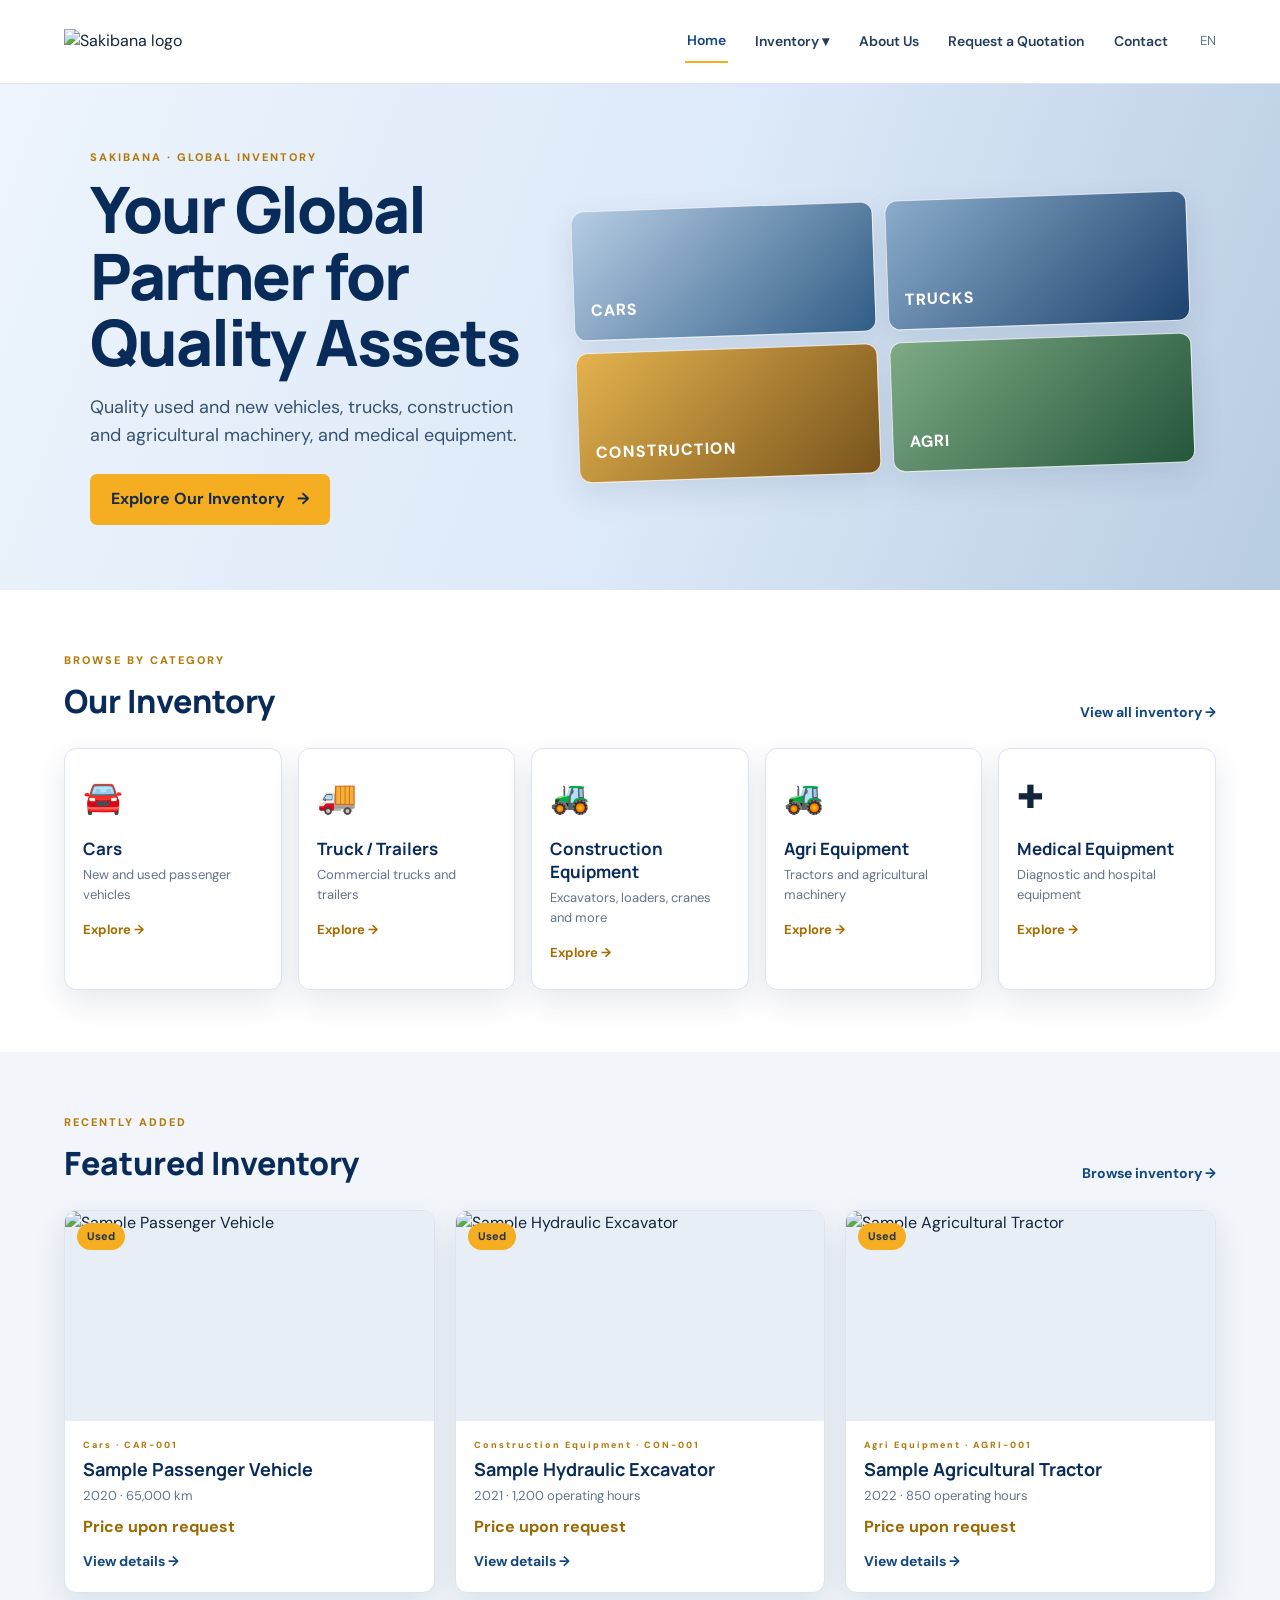
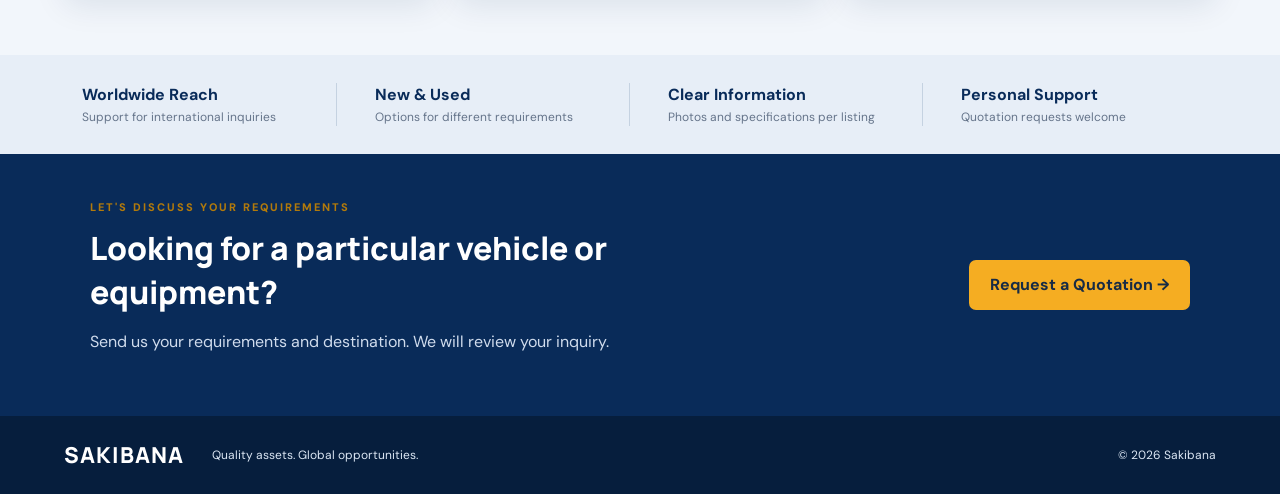
==== index.html @ 1579c41e "Add files via upload" ====
<!doctype html>
<html lang="en">
<head>
  <meta charset="utf-8"><meta name="viewport" content="width=device-width, initial-scale=1">
  <meta name="description" content="Sakibana — quality new and used vehicles, trucks, construction, agricultural and medical equipment.">
  <title>Sakibana | Quality Vehicles & Equipment Worldwide</title>
  <link rel="icon" href="assets/logo.svg" type="image/svg+xml"><link rel="stylesheet" href="styles.css">
  <script defer src="data.js"></script><script defer src="site.js"></script>
</head>
<body>
<header class="site-header"><a class="brand" href="index.html"><img src="assets/logo.svg" alt="Sakibana logo"></a>
  <button class="menu-toggle" aria-label="Toggle navigation" aria-expanded="false">☰</button>
  <nav class="nav"><a class="active" href="index.html">Home</a><a href="inventory.html">Inventory ▾</a><a href="about.html">About Us</a><a href="quote.html">Request a Quotation</a><a href="contact.html">Contact</a></nav>
  <label class="language">EN</label>
</header>
<main>
  <section class="hero">
    <div class="hero-copy"><p class="eyebrow">SAKIBANA · GLOBAL INVENTORY</p><h1>Your Global Partner for Quality Assets</h1>
      <p>Quality used and new vehicles, trucks, construction and agricultural machinery, and medical equipment.</p>
      <a class="btn btn-gold" href="inventory.html">Explore Our Inventory <span>→</span></a>
    </div>
    <div class="hero-art" aria-label="Vehicle and equipment categories">
      <div class="art-tile art-car">CARS</div><div class="art-tile art-truck">TRUCKS</div><div class="art-tile art-excavator">CONSTRUCTION</div><div class="art-tile art-tractor">AGRI</div>
    </div>
  </section>
  <section class="section"><div class="section-heading"><div><p class="eyebrow">BROWSE BY CATEGORY</p><h2>Our Inventory</h2></div><a class="text-link" href="inventory.html">View all inventory →</a></div>
    <div class="category-grid" id="category-grid"></div>
  </section>
  <section class="section soft"><div class="section-heading"><div><p class="eyebrow">RECENTLY ADDED</p><h2>Featured Inventory</h2></div><a class="text-link" href="inventory.html">Browse inventory →</a></div>
    <div class="product-grid" id="featured-grid"></div>
  </section>
  <section class="trust-strip"><div><strong>Worldwide Reach</strong><span>Support for international inquiries</span></div><div><strong>New & Used</strong><span>Options for different requirements</span></div><div><strong>Clear Information</strong><span>Photos and specifications per listing</span></div><div><strong>Personal Support</strong><span>Quotation requests welcome</span></div></section>
  <section class="cta"><div><p class="eyebrow">LET'S DISCUSS YOUR REQUIREMENTS</p><h2>Looking for a particular vehicle or equipment?</h2><p>Send us your requirements and destination. We will review your inquiry.</p></div><a class="btn btn-gold" href="quote.html">Request a Quotation →</a></section>
</main>
<footer class="footer"><a class="footer-brand" href="index.html">SAKIBANA</a><span>Quality assets. Global opportunities.</span><span>© <span id="year"></span> Sakibana</span></footer>
</body></html>
---- styles.css ----
@import url('https://fonts.googleapis.com/css2?family=DM+Sans:wght@400;500;600;700&family=Manrope:wght@500;600;700;800&display=swap');
:root{--navy:#092b59;--blue:#12477f;--gold:#f5ad22;--ink:#14243a;--muted:#65748a;--line:#dce4ef;--pale:#f2f6fb;--white:#fff;--shadow:0 12px 32px rgba(10,38,75,.10)}
*{box-sizing:border-box}body{margin:0;color:var(--ink);font-family:"DM Sans",Arial,sans-serif;line-height:1.55;background:#fff}a{color:inherit;text-decoration:none}.site-header{height:84px;padding:10px clamp(18px,5vw,72px);display:flex;align-items:center;gap:30px;background:#fff;border-bottom:1px solid var(--line);position:sticky;top:0;z-index:20}.brand img{display:block;width:210px;height:auto;max-height:62px}.nav{display:flex;align-items:center;gap:clamp(12px,2vw,28px);margin-left:auto}.nav a{font-size:14px;font-weight:600;color:#253d5c;padding:10px 2px}.nav a:hover,.nav a.active{color:var(--blue);border-bottom:2px solid var(--gold)}.language{font-size:13px;color:var(--muted);white-space:nowrap}.menu-toggle{display:none;background:none;border:0;font-size:25px;color:var(--navy)}
.hero{min-height:440px;padding:65px clamp(22px,7vw,100px);display:grid;grid-template-columns:minmax(280px,.85fr) 1.15fr;align-items:center;gap:30px;background:linear-gradient(110deg,#edf4fc 0%,#dce9f8 53%,#b8cce2 100%);overflow:hidden}.hero-copy{max-width:560px;z-index:1}.eyebrow{font-size:11px;font-weight:800;letter-spacing:2px;color:#b27a0b;margin:0 0 10px}.hero h1{font:800 clamp(38px,5vw,64px)/1.04 Manrope,sans-serif;color:var(--navy);margin:0 0 18px;letter-spacing:-2px}.hero-copy>p:not(.eyebrow){font-size:18px;color:#38516f;max-width:480px;margin:0 0 25px}.btn{display:inline-flex;align-items:center;justify-content:center;gap:12px;padding:13px 21px;border-radius:7px;font-weight:700;border:0;cursor:pointer;transition:.2s}.btn:hover{transform:translateY(-2px);filter:brightness(.97)}.btn-gold{background:var(--gold);color:#172b45}.btn-primary{background:var(--navy);color:white}.hero-art{display:grid;grid-template-columns:repeat(2,1fr);gap:12px;transform:rotate(-2deg)}.art-tile{height:130px;border:1px solid rgba(255,255,255,.8);border-radius:12px;display:flex;align-items:end;padding:16px;color:#fff;font-weight:800;letter-spacing:1px;box-shadow:var(--shadow);background:linear-gradient(145deg,#8eaac8,#234c78)}.art-car{background:linear-gradient(135deg,#b6cde4,#315d86)}.art-truck{background:linear-gradient(135deg,#8baccb,#1d426d)}.art-excavator{background:linear-gradient(135deg,#e4b34e,#79541d)}.art-tractor{background:linear-gradient(135deg,#7eaa85,#24563b)}
.section{padding:62px clamp(20px,5vw,72px)}.soft{background:var(--pale)}.section-heading{display:flex;align-items:end;justify-content:space-between;margin-bottom:25px}.section-heading h2,.cta h2{font:800 32px Manrope,sans-serif;color:var(--navy);margin:0}.text-link{font-weight:700;color:var(--blue);font-size:14px}.category-grid{display:grid;grid-template-columns:repeat(5,1fr);gap:16px}.category-card{padding:24px 18px;background:#fff;border:1px solid var(--line);border-radius:12px;box-shadow:var(--shadow);min-height:190px;transition:.2s}.category-card:hover,.product-card:hover{transform:translateY(-4px);box-shadow:0 16px 36px rgba(10,38,75,.15)}.category-icon{font-size:32px}.category-card h3{font:700 17px Manrope,sans-serif;color:var(--navy);margin:14px 0 5px}.category-card p{font-size:13px;color:var(--muted);margin:0 0 12px}.category-arrow{font-size:13px;font-weight:700;color:#a66d00}
.product-grid{display:grid;grid-template-columns:repeat(3,minmax(0,1fr));gap:20px}.product-card{background:white;border:1px solid var(--line);border-radius:12px;overflow:hidden;box-shadow:var(--shadow);transition:.2s}.product-photo{height:210px;display:block;position:relative;background:#e8eef5}.product-photo img{width:100%;height:100%;object-fit:cover}.condition{position:absolute;top:12px;left:12px;background:var(--gold);color:#26364b;padding:5px 10px;border-radius:20px;font-size:11px;font-weight:800}.product-info{padding:18px}.product-info h3{font:700 18px Manrope,sans-serif;color:var(--navy);margin:4px 0}.product-meta{font-size:13px;color:var(--muted);margin:5px 0}.price{font-weight:700;color:#9a6800;margin:9px 0}.product-info .eyebrow{font-size:9px;margin:0}.trust-strip{display:grid;grid-template-columns:repeat(4,1fr);gap:20px;padding:28px clamp(20px,5vw,72px);background:#e7eef7}.trust-strip div{display:flex;flex-direction:column;border-right:1px solid #c5d2e1;padding-left:18px}.trust-strip div:last-child{border:0}.trust-strip strong{color:var(--navy)}.trust-strip span{font-size:12px;color:var(--muted)}.cta{padding:45px clamp(20px,7vw,100px);background:var(--navy);color:white;display:flex;align-items:center;justify-content:space-between;gap:30px}.cta h2{color:white;max-width:650px}.cta p:not(.eyebrow){color:#d0dced}.footer{padding:24px clamp(20px,5vw,72px);background:#061e3d;color:#dce7f4;display:flex;align-items:center;gap:28px;font-size:12px}.footer-brand{font:800 22px Manrope,sans-serif;letter-spacing:1px;color:white}.footer span:last-child{margin-left:auto}
.page{max-width:1180px;margin:0 auto;padding:58px 24px 80px;min-height:65vh}.page h1{font:800 clamp(34px,4vw,48px) Manrope,sans-serif;color:var(--navy);margin:0 0 10px}.intro{color:var(--muted);max-width:720px;margin:0 0 28px}.filters{display:grid;grid-template-columns:2fr 1fr 1fr;gap:12px;margin:28px 0 12px}.filters input,.filters select,.quote-form input,.quote-form select,.quote-form textarea{width:100%;padding:13px 14px;border:1px solid #cbd6e4;border-radius:7px;background:white;font:inherit;color:var(--ink)}.results-count{font-size:13px;color:var(--muted);margin:12px 0}.empty-state{padding:35px;background:var(--pale);border-radius:10px;grid-column:1/-1}.detail-layout{display:grid;grid-template-columns:1.2fr .8fr;gap:32px;margin:28px 0}.gallery-main{height:390px;background:var(--pale);border-radius:12px;overflow:hidden}.gallery-main img{width:100%;height:100%;object-fit:contain}.thumbs{display:flex;gap:10px;margin-top:10px}.thumb{width:84px;height:65px;padding:0;border:2px solid transparent;border-radius:6px;overflow:hidden;background:#edf2f8;cursor:pointer}.thumb.selected{border-color:var(--gold)}.thumb img{width:100%;height:100%;object-fit:cover}.detail-summary,.content-panel{padding:25px;border:1px solid var(--line);border-radius:12px;background:#fff;box-shadow:var(--shadow)}.condition.inline{position:static;display:inline-block}.detail-summary h2{color:#9a6800;font:700 24px Manrope,sans-serif}.detail-summary p{color:var(--muted)}.spec-section{margin-top:38px}.spec-section h2{font:700 25px Manrope;color:var(--navy)}.spec-grid{display:grid;grid-template-columns:1fr 1fr;border:1px solid var(--line);border-radius:10px;overflow:hidden}.spec-row{display:flex;justify-content:space-between;gap:18px;padding:13px 16px;border-bottom:1px solid var(--line);background:#fff}.spec-row:nth-child(4n+1),.spec-row:nth-child(4n+2){background:#f6f8fb}.spec-row dt{font-weight:600;color:#52657d}.spec-row dd{margin:0;text-align:right}.disclaimer,.form-note{font-size:12px;color:var(--muted);margin-top:18px}.narrow{max-width:900px}.quote-form{padding:26px;border:1px solid var(--line);border-radius:12px;box-shadow:var(--shadow)}.form-grid{display:grid;grid-template-columns:1fr 1fr;gap:18px}.quote-form label{font-size:13px;font-weight:700;color:#40536c}.quote-form input,.quote-form select,.quote-form textarea{display:block;margin-top:7px;font-weight:400}.quote-form .full{grid-column:1/-1}.quote-form button{margin-top:22px}.content-panel{line-height:1.8}.content-panel h2{font:700 21px Manrope;color:var(--navy)}
@media(max-width:900px){.site-header{gap:12px}.brand img{width:165px}.nav{gap:12px}.nav a{font-size:12px}.category-grid{grid-template-columns:repeat(3,1fr)}.hero{grid-template-columns:1fr 1fr;padding-top:45px;padding-bottom:45px}.product-grid{grid-template-columns:repeat(2,1fr)}}
@media(max-width:650px){.site-header{height:72px;padding:8px 16px}.brand img{width:160px}.menu-toggle{display:block;margin-left:auto}.language{display:none}.nav{display:none;position:absolute;top:71px;left:0;right:0;background:#fff;padding:14px 22px 20px;box-shadow:var(--shadow);flex-direction:column;align-items:stretch}.nav.open{display:flex}.nav a{font-size:14px}.hero{display:block;padding:45px 22px}.hero-art{margin-top:35px}.art-tile{height:95px;font-size:11px}.section{padding:42px 18px}.section-heading{align-items:start;gap:12px;flex-direction:column}.section-heading h2,.cta h2{font-size:27px}.category-grid{grid-template-columns:repeat(2,1fr);gap:10px}.category-card{padding:17px 13px;min-height:170px}.product-grid{grid-template-columns:1fr}.product-photo{height:220px}.trust-strip{grid-template-columns:1fr 1fr;padding:24px 18px}.trust-strip div{padding:8px;border:0}.cta{display:block;padding:35px 22px}.cta .btn{margin-top:15px}.footer{flex-wrap:wrap;gap:12px}.footer span:last-child{margin-left:0}.page{padding:38px 18px 60px}.filters{grid-template-columns:1fr}.detail-layout{grid-template-columns:1fr}.gallery-main{height:270px}.spec-grid{grid-template-columns:1fr}.spec-row:nth-child(odd){background:#f6f8fb}.form-grid{grid-template-columns:1fr}.quote-form .full{grid-column:auto}}
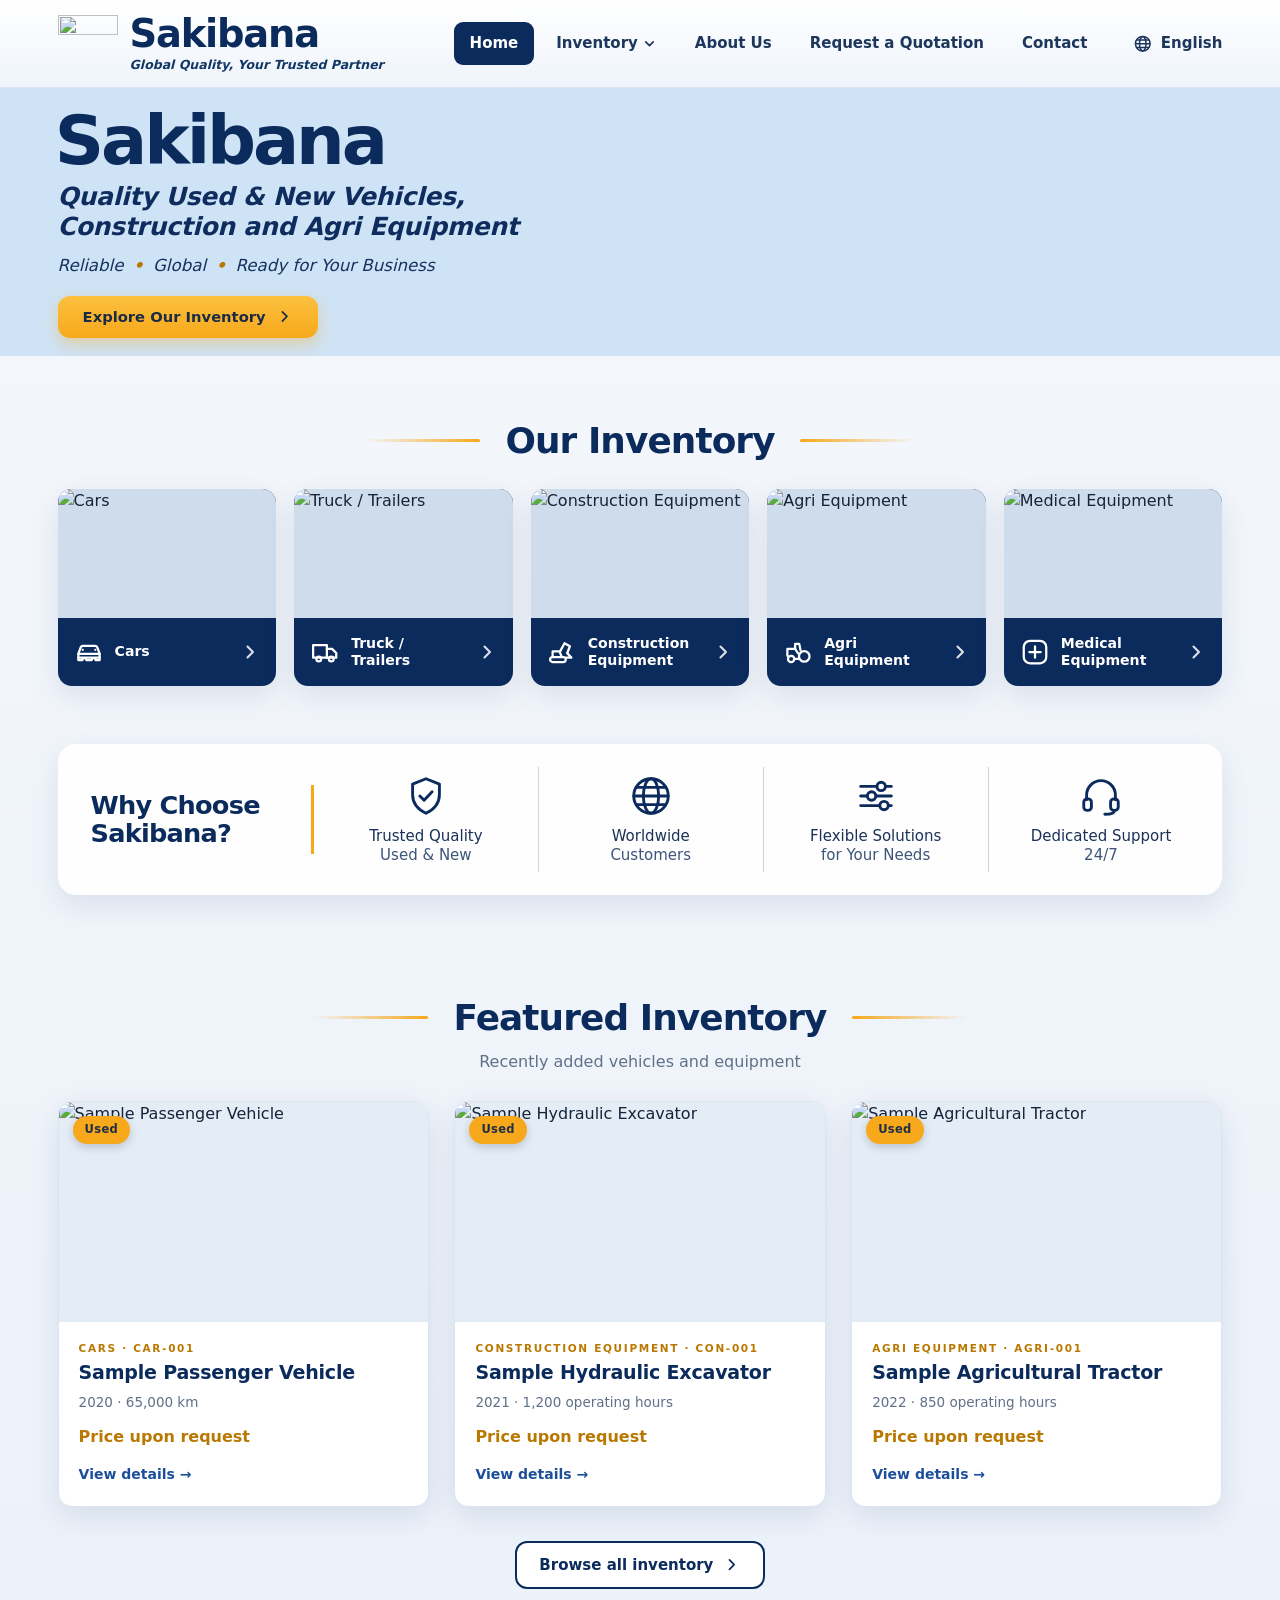
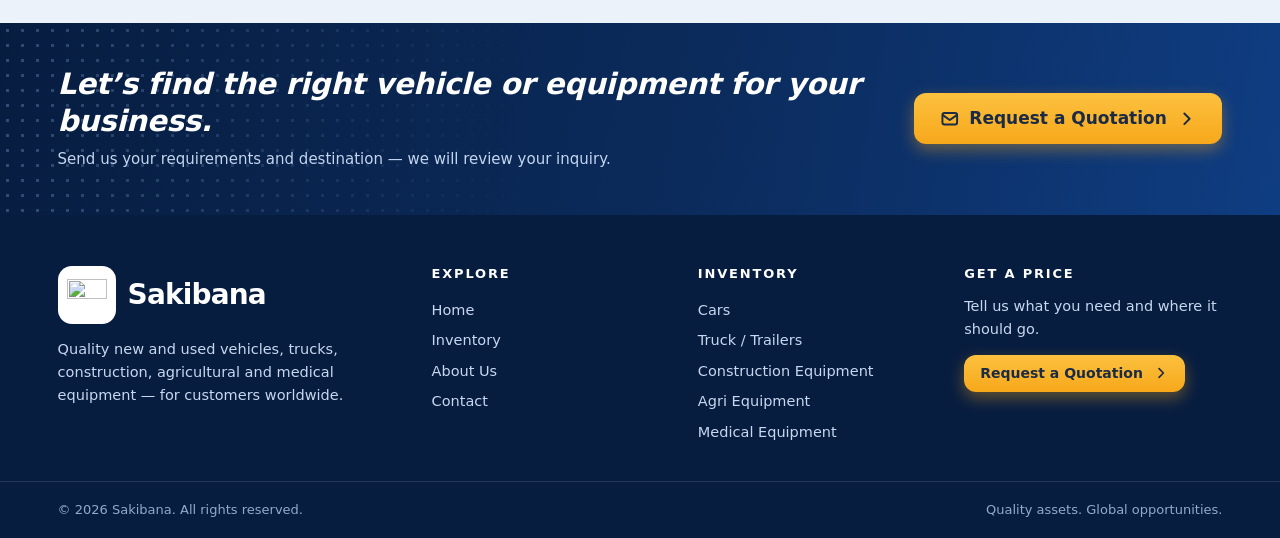
==== commit 3bbf4627: "Add files via upload" ====
--- a/index.html
+++ b/index.html
@@ -3,34 +3,103 @@
 <head>
   <meta charset="utf-8"><meta name="viewport" content="width=device-width, initial-scale=1">
   <meta name="description" content="Sakibana — quality new and used vehicles, trucks, construction, agricultural and medical equipment.">
+  <meta name="theme-color" content="#0b2b5c">
+  <meta property="og:title" content="Sakibana | Quality Vehicles & Equipment Worldwide"><meta property="og:description" content="Sakibana — quality new and used vehicles, trucks, construction, agricultural and medical equipment."><meta property="og:type" content="website">
   <title>Sakibana | Quality Vehicles & Equipment Worldwide</title>
-  <link rel="icon" href="assets/logo.svg" type="image/svg+xml"><link rel="stylesheet" href="styles.css">
+  <link rel="icon" href="assets/favicon.png" type="image/png"><link rel="apple-touch-icon" href="assets/favicon.png">
+  <link rel="stylesheet" href="styles.css">
   <script defer src="data.js"></script><script defer src="site.js"></script>
 </head>
 <body>
-<header class="site-header"><a class="brand" href="index.html"><img src="assets/logo.svg" alt="Sakibana logo"></a>
-  <button class="menu-toggle" aria-label="Toggle navigation" aria-expanded="false">☰</button>
-  <nav class="nav"><a class="active" href="index.html">Home</a><a href="inventory.html">Inventory ▾</a><a href="about.html">About Us</a><a href="quote.html">Request a Quotation</a><a href="contact.html">Contact</a></nav>
-  <label class="language">EN</label>
+<svg xmlns="http://www.w3.org/2000/svg" width="0" height="0" style="position:absolute" aria-hidden="true" focusable="false">
+<symbol id="i-car" viewBox="0 0 24 24"><path d="M3.5 16.5v-3.2l1.9-5.1A1.8 1.8 0 0 1 7.1 7h9.8a1.8 1.8 0 0 1 1.7 1.2l1.9 5.1v3.2"/><path d="M3.5 13.5h17"/><path d="M3.5 16.5h17v2h-3.2a1.6 1.6 0 0 0-3.2 0h-4.2a1.6 1.6 0 0 0-3.2 0H3.5z"/><path d="M7 10.2h.01M17 10.2h.01"/></symbol>
+<symbol id="i-truck" viewBox="0 0 24 24"><path d="M2.5 6.5h11v10h-11z"/><path d="M13.5 9.5h4.2l3.3 3.3v3.7h-7.5"/><circle cx="7" cy="17.5" r="1.9"/><circle cx="17" cy="17.5" r="1.9"/></symbol>
+<symbol id="i-excavator" viewBox="0 0 24 24"><rect x="2.5" y="16" width="12.5" height="4" rx="2"/><path d="M4.5 16v-4.5h5.5l1.8 4.5"/><path d="M10.5 11.5 14 5l4.3 2.4-2.1 5.6"/><path d="m16.2 13 3.3 3.5h-4.2"/></symbol>
+<symbol id="i-tractor" viewBox="0 0 24 24"><circle cx="17" cy="15.5" r="4.2"/><circle cx="6.5" cy="17.5" r="2.5"/><path d="M9 17.5h3.8M3.5 15V9.5h6.2l2.3 3.5"/><path d="M9.7 9.5V5.5h3.3l1 5"/></symbol>
+<symbol id="i-medical" viewBox="0 0 24 24"><rect x="3" y="3" width="18" height="18" rx="5"/><path d="M12 7.5v9M7.5 12h9"/></symbol>
+<symbol id="i-chevron" viewBox="0 0 24 24"><path d="m9 5.5 6.5 6.5L9 18.5"/></symbol>
+<symbol id="i-caret" viewBox="0 0 24 24"><path d="m6 9.5 6 6 6-6"/></symbol>
+<symbol id="i-arrow" viewBox="0 0 24 24"><path d="M4.5 12h15M13.5 6l6 6-6 6"/></symbol>
+<symbol id="i-menu" viewBox="0 0 24 24"><path d="M4 7h16M4 12h16M4 17h16"/></symbol>
+<symbol id="i-close" viewBox="0 0 24 24"><path d="M6 6l12 12M18 6 6 18"/></symbol>
+<symbol id="i-globe" viewBox="0 0 24 24"><circle cx="12" cy="12" r="9"/><ellipse cx="12" cy="12" rx="4" ry="9"/><path d="M3 12h18M4.4 7.5h15.2M4.4 16.5h15.2"/></symbol>
+<symbol id="i-shield" viewBox="0 0 24 24"><path d="M12 3 5 5.8v5.4c0 4.6 3 7.9 7 9.8 4-1.9 7-5.2 7-9.8V5.8z"/><path d="m8.8 12 2.2 2.2 4.2-4.4"/></symbol>
+<symbol id="i-sliders" viewBox="0 0 24 24"><path d="M4 7h8.5M17 7h3M4 12h3.5M12 12h8M4 17h10M18.5 17H20"/><circle cx="14.7" cy="7" r="2.2"/><circle cx="9.7" cy="12" r="2.2"/><circle cx="16.2" cy="17" r="2.2"/></symbol>
+<symbol id="i-headset" viewBox="0 0 24 24"><path d="M4.5 14v-2.5a7.5 7.5 0 0 1 15 0V14"/><rect x="3" y="13.5" width="4" height="6" rx="1.8"/><rect x="17" y="13.5" width="4" height="6" rx="1.8"/><path d="M19 19.5c0 1.6-2.2 2-5 2"/></symbol>
+<symbol id="i-mail" viewBox="0 0 24 24"><rect x="3" y="5" width="18" height="14" rx="2.5"/><path d="m3.5 7.5 8.5 6 8.5-6"/></symbol>
+<symbol id="i-phone" viewBox="0 0 24 24"><path d="M6.6 3.5h3l1.4 4-2 1.3a11 11 0 0 0 5.2 5.2l1.3-2 4 1.4v3a2 2 0 0 1-2.2 2A15.5 15.5 0 0 1 4.6 5.7a2 2 0 0 1 2-2.2z"/></symbol>
+<symbol id="i-clock" viewBox="0 0 24 24"><circle cx="12" cy="12" r="9"/><path d="M12 7v5l3.2 2"/></symbol>
+<symbol id="i-pin" viewBox="0 0 24 24"><path d="M12 21s-6.5-5.6-6.5-11a6.5 6.5 0 0 1 13 0c0 5.4-6.5 11-6.5 11z"/><circle cx="12" cy="10" r="2.4"/></symbol>
+</svg>
+<header class="site-header" id="top">
+  <a class="brand" href="index.html" aria-label="Sakibana — home">
+    <img class="brand-mark" src="assets/logo.png" alt="" width="62" height="58">
+    <span class="brand-text"><span class="brand-name">Sakibana</span><span class="brand-tag">Global Quality, Your Trusted Partner</span></span>
+  </a>
+  <button class="menu-toggle" type="button" aria-label="Toggle navigation" aria-expanded="false" aria-controls="site-nav"><svg class="i i-menu"><use href="#i-menu"/></svg><svg class="i i-close"><use href="#i-close"/></svg></button>
+  <nav class="nav" id="site-nav" aria-label="Main">
+    <a class="active" href="index.html">Home</a>
+    <div class="has-dropdown">
+      <a href="inventory.html">Inventory <svg class="i caret"><use href="#i-caret"/></svg></a>
+      <div class="dropdown"><a href="inventory.html?category=cars"><svg class="i"><use href="#i-car"/></svg><span>Cars</span></a><a href="inventory.html?category=trucks-trailers"><svg class="i"><use href="#i-truck"/></svg><span>Truck / Trailers</span></a><a href="inventory.html?category=construction"><svg class="i"><use href="#i-excavator"/></svg><span>Construction Equipment</span></a><a href="inventory.html?category=agri"><svg class="i"><use href="#i-tractor"/></svg><span>Agri Equipment</span></a><a href="inventory.html?category=medical"><svg class="i"><use href="#i-medical"/></svg><span>Medical Equipment</span></a></div>
+    </div>
+    <a href="about.html">About Us</a>
+    <a href="quote.html">Request a Quotation</a>
+    <a href="contact.html">Contact</a>
+  </nav>
+  <div class="language" title="Website language"><svg class="i"><use href="#i-globe"/></svg><span>English</span></div>
 </header>
 <main>
-  <section class="hero">
-    <div class="hero-copy"><p class="eyebrow">SAKIBANA · GLOBAL INVENTORY</p><h1>Your Global Partner for Quality Assets</h1>
-      <p>Quality used and new vehicles, trucks, construction and agricultural machinery, and medical equipment.</p>
-      <a class="btn btn-gold" href="inventory.html">Explore Our Inventory <span>→</span></a>
+  <section class="hero" aria-label="Sakibana">
+    <div class="hero-copy">
+      <h1>Sakibana</h1>
+      <p class="hero-sub">Quality Used &amp; New Vehicles,<br>Construction and Agri Equipment</p>
+      <p class="hero-tag">Reliable <b>•</b> Global <b>•</b> Ready for Your Business</p>
+      <a class="btn btn-gold btn-lg" href="inventory.html">Explore Our Inventory <svg class="i"><use href="#i-chevron"/></svg></a>
     </div>
-    <div class="hero-art" aria-label="Vehicle and equipment categories">
-      <div class="art-tile art-car">CARS</div><div class="art-tile art-truck">TRUCKS</div><div class="art-tile art-excavator">CONSTRUCTION</div><div class="art-tile art-tractor">AGRI</div>
+    <div class="hero-photo" role="img" aria-label="A car, a truck, an excavator and a tractor with Mount Fuji in the background"></div>
+  </section>
+
+  <section class="section" id="categories">
+    <h2 class="title-line"><span>Our Inventory</span></h2>
+    <div class="category-grid" id="category-grid"></div>
+  </section>
+
+  <section class="why-wrap" aria-label="Why choose Sakibana">
+    <div class="why">
+      <h2 class="why-title">Why Choose <br>Sakibana?</h2>
+      <div class="why-item"><svg class="i"><use href="#i-shield"/></svg><p>Trusted Quality<br><span>Used &amp; New</span></p></div>
+      <div class="why-item"><svg class="i"><use href="#i-globe"/></svg><p>Worldwide<br><span>Customers</span></p></div>
+      <div class="why-item"><svg class="i"><use href="#i-sliders"/></svg><p>Flexible Solutions<br><span>for Your Needs</span></p></div>
+      <div class="why-item"><svg class="i"><use href="#i-headset"/></svg><p>Dedicated Support<br><span>24/7</span></p></div>
     </div>
   </section>
-  <section class="section"><div class="section-heading"><div><p class="eyebrow">BROWSE BY CATEGORY</p><h2>Our Inventory</h2></div><a class="text-link" href="inventory.html">View all inventory →</a></div>
-    <div class="category-grid" id="category-grid"></div>
+
+  <section class="section featured" id="featured">
+    <h2 class="title-line"><span>Featured Inventory</span></h2>
+    <p class="section-sub">Recently added vehicles and equipment</p>
+    <div class="product-grid" id="featured-grid"></div>
+    <p class="center"><a class="btn btn-outline" href="inventory.html">Browse all inventory <svg class="i"><use href="#i-chevron"/></svg></a></p>
   </section>
-  <section class="section soft"><div class="section-heading"><div><p class="eyebrow">RECENTLY ADDED</p><h2>Featured Inventory</h2></div><a class="text-link" href="inventory.html">Browse inventory →</a></div>
-    <div class="product-grid" id="featured-grid"></div>
+
+  <section class="cta">
+    <div class="cta-inner">
+      <div class="cta-text"><p class="cta-main">Let’s find the right vehicle or equipment for your business.</p><p class="cta-sub">Send us your requirements and destination — we will review your inquiry.</p></div>
+      <a class="btn btn-gold btn-lg" href="quote.html"><svg class="i"><use href="#i-mail"/></svg> Request a Quotation <svg class="i"><use href="#i-chevron"/></svg></a>
+    </div>
   </section>
-  <section class="trust-strip"><div><strong>Worldwide Reach</strong><span>Support for international inquiries</span></div><div><strong>New & Used</strong><span>Options for different requirements</span></div><div><strong>Clear Information</strong><span>Photos and specifications per listing</span></div><div><strong>Personal Support</strong><span>Quotation requests welcome</span></div></section>
-  <section class="cta"><div><p class="eyebrow">LET'S DISCUSS YOUR REQUIREMENTS</p><h2>Looking for a particular vehicle or equipment?</h2><p>Send us your requirements and destination. We will review your inquiry.</p></div><a class="btn btn-gold" href="quote.html">Request a Quotation →</a></section>
 </main>
-<footer class="footer"><a class="footer-brand" href="index.html">SAKIBANA</a><span>Quality assets. Global opportunities.</span><span>© <span id="year"></span> Sakibana</span></footer>
-</body></html>+<footer class="footer">
+  <div class="footer-top">
+    <div class="footer-about">
+      <a class="footer-logo" href="index.html" aria-label="Sakibana — home"><span class="footer-mark"><img src="assets/logo.png" alt="" width="46" height="43"></span><span>Sakibana</span></a>
+      <p>Quality new and used vehicles, trucks, construction, agricultural and medical equipment — for customers worldwide.</p>
+    </div>
+    <div><h4>Explore</h4><a href="index.html">Home</a><a href="inventory.html">Inventory</a><a href="about.html">About Us</a><a href="contact.html">Contact</a></div>
+    <div><h4>Inventory</h4><a href="inventory.html?category=cars">Cars</a><a href="inventory.html?category=trucks-trailers">Truck / Trailers</a><a href="inventory.html?category=construction">Construction Equipment</a><a href="inventory.html?category=agri">Agri Equipment</a><a href="inventory.html?category=medical">Medical Equipment</a></div>
+    <div><h4>Get a price</h4><p>Tell us what you need and where it should go.</p><a class="btn btn-gold btn-sm" href="quote.html">Request a Quotation <svg class="i"><use href="#i-chevron"/></svg></a></div>
+  </div>
+  <div class="footer-bottom"><span>© <span id="year">2026</span> Sakibana. All rights reserved.</span><span>Quality assets. Global opportunities.</span></div>
+</footer>
+</body>
+</html>
--- a/styles.css
+++ b/styles.css
@@ -1,9 +1,302 @@
-@import url('https://fonts.googleapis.com/css2?family=DM+Sans:wght@400;500;600;700&family=Manrope:wght@500;600;700;800&display=swap');
-:root{--navy:#092b59;--blue:#12477f;--gold:#f5ad22;--ink:#14243a;--muted:#65748a;--line:#dce4ef;--pale:#f2f6fb;--white:#fff;--shadow:0 12px 32px rgba(10,38,75,.10)}
-*{box-sizing:border-box}body{margin:0;color:var(--ink);font-family:"DM Sans",Arial,sans-serif;line-height:1.55;background:#fff}a{color:inherit;text-decoration:none}.site-header{height:84px;padding:10px clamp(18px,5vw,72px);display:flex;align-items:center;gap:30px;background:#fff;border-bottom:1px solid var(--line);position:sticky;top:0;z-index:20}.brand img{display:block;width:210px;height:auto;max-height:62px}.nav{display:flex;align-items:center;gap:clamp(12px,2vw,28px);margin-left:auto}.nav a{font-size:14px;font-weight:600;color:#253d5c;padding:10px 2px}.nav a:hover,.nav a.active{color:var(--blue);border-bottom:2px solid var(--gold)}.language{font-size:13px;color:var(--muted);white-space:nowrap}.menu-toggle{display:none;background:none;border:0;font-size:25px;color:var(--navy)}
-.hero{min-height:440px;padding:65px clamp(22px,7vw,100px);display:grid;grid-template-columns:minmax(280px,.85fr) 1.15fr;align-items:center;gap:30px;background:linear-gradient(110deg,#edf4fc 0%,#dce9f8 53%,#b8cce2 100%);overflow:hidden}.hero-copy{max-width:560px;z-index:1}.eyebrow{font-size:11px;font-weight:800;letter-spacing:2px;color:#b27a0b;margin:0 0 10px}.hero h1{font:800 clamp(38px,5vw,64px)/1.04 Manrope,sans-serif;color:var(--navy);margin:0 0 18px;letter-spacing:-2px}.hero-copy>p:not(.eyebrow){font-size:18px;color:#38516f;max-width:480px;margin:0 0 25px}.btn{display:inline-flex;align-items:center;justify-content:center;gap:12px;padding:13px 21px;border-radius:7px;font-weight:700;border:0;cursor:pointer;transition:.2s}.btn:hover{transform:translateY(-2px);filter:brightness(.97)}.btn-gold{background:var(--gold);color:#172b45}.btn-primary{background:var(--navy);color:white}.hero-art{display:grid;grid-template-columns:repeat(2,1fr);gap:12px;transform:rotate(-2deg)}.art-tile{height:130px;border:1px solid rgba(255,255,255,.8);border-radius:12px;display:flex;align-items:end;padding:16px;color:#fff;font-weight:800;letter-spacing:1px;box-shadow:var(--shadow);background:linear-gradient(145deg,#8eaac8,#234c78)}.art-car{background:linear-gradient(135deg,#b6cde4,#315d86)}.art-truck{background:linear-gradient(135deg,#8baccb,#1d426d)}.art-excavator{background:linear-gradient(135deg,#e4b34e,#79541d)}.art-tractor{background:linear-gradient(135deg,#7eaa85,#24563b)}
-.section{padding:62px clamp(20px,5vw,72px)}.soft{background:var(--pale)}.section-heading{display:flex;align-items:end;justify-content:space-between;margin-bottom:25px}.section-heading h2,.cta h2{font:800 32px Manrope,sans-serif;color:var(--navy);margin:0}.text-link{font-weight:700;color:var(--blue);font-size:14px}.category-grid{display:grid;grid-template-columns:repeat(5,1fr);gap:16px}.category-card{padding:24px 18px;background:#fff;border:1px solid var(--line);border-radius:12px;box-shadow:var(--shadow);min-height:190px;transition:.2s}.category-card:hover,.product-card:hover{transform:translateY(-4px);box-shadow:0 16px 36px rgba(10,38,75,.15)}.category-icon{font-size:32px}.category-card h3{font:700 17px Manrope,sans-serif;color:var(--navy);margin:14px 0 5px}.category-card p{font-size:13px;color:var(--muted);margin:0 0 12px}.category-arrow{font-size:13px;font-weight:700;color:#a66d00}
-.product-grid{display:grid;grid-template-columns:repeat(3,minmax(0,1fr));gap:20px}.product-card{background:white;border:1px solid var(--line);border-radius:12px;overflow:hidden;box-shadow:var(--shadow);transition:.2s}.product-photo{height:210px;display:block;position:relative;background:#e8eef5}.product-photo img{width:100%;height:100%;object-fit:cover}.condition{position:absolute;top:12px;left:12px;background:var(--gold);color:#26364b;padding:5px 10px;border-radius:20px;font-size:11px;font-weight:800}.product-info{padding:18px}.product-info h3{font:700 18px Manrope,sans-serif;color:var(--navy);margin:4px 0}.product-meta{font-size:13px;color:var(--muted);margin:5px 0}.price{font-weight:700;color:#9a6800;margin:9px 0}.product-info .eyebrow{font-size:9px;margin:0}.trust-strip{display:grid;grid-template-columns:repeat(4,1fr);gap:20px;padding:28px clamp(20px,5vw,72px);background:#e7eef7}.trust-strip div{display:flex;flex-direction:column;border-right:1px solid #c5d2e1;padding-left:18px}.trust-strip div:last-child{border:0}.trust-strip strong{color:var(--navy)}.trust-strip span{font-size:12px;color:var(--muted)}.cta{padding:45px clamp(20px,7vw,100px);background:var(--navy);color:white;display:flex;align-items:center;justify-content:space-between;gap:30px}.cta h2{color:white;max-width:650px}.cta p:not(.eyebrow){color:#d0dced}.footer{padding:24px clamp(20px,5vw,72px);background:#061e3d;color:#dce7f4;display:flex;align-items:center;gap:28px;font-size:12px}.footer-brand{font:800 22px Manrope,sans-serif;letter-spacing:1px;color:white}.footer span:last-child{margin-left:auto}
-.page{max-width:1180px;margin:0 auto;padding:58px 24px 80px;min-height:65vh}.page h1{font:800 clamp(34px,4vw,48px) Manrope,sans-serif;color:var(--navy);margin:0 0 10px}.intro{color:var(--muted);max-width:720px;margin:0 0 28px}.filters{display:grid;grid-template-columns:2fr 1fr 1fr;gap:12px;margin:28px 0 12px}.filters input,.filters select,.quote-form input,.quote-form select,.quote-form textarea{width:100%;padding:13px 14px;border:1px solid #cbd6e4;border-radius:7px;background:white;font:inherit;color:var(--ink)}.results-count{font-size:13px;color:var(--muted);margin:12px 0}.empty-state{padding:35px;background:var(--pale);border-radius:10px;grid-column:1/-1}.detail-layout{display:grid;grid-template-columns:1.2fr .8fr;gap:32px;margin:28px 0}.gallery-main{height:390px;background:var(--pale);border-radius:12px;overflow:hidden}.gallery-main img{width:100%;height:100%;object-fit:contain}.thumbs{display:flex;gap:10px;margin-top:10px}.thumb{width:84px;height:65px;padding:0;border:2px solid transparent;border-radius:6px;overflow:hidden;background:#edf2f8;cursor:pointer}.thumb.selected{border-color:var(--gold)}.thumb img{width:100%;height:100%;object-fit:cover}.detail-summary,.content-panel{padding:25px;border:1px solid var(--line);border-radius:12px;background:#fff;box-shadow:var(--shadow)}.condition.inline{position:static;display:inline-block}.detail-summary h2{color:#9a6800;font:700 24px Manrope,sans-serif}.detail-summary p{color:var(--muted)}.spec-section{margin-top:38px}.spec-section h2{font:700 25px Manrope;color:var(--navy)}.spec-grid{display:grid;grid-template-columns:1fr 1fr;border:1px solid var(--line);border-radius:10px;overflow:hidden}.spec-row{display:flex;justify-content:space-between;gap:18px;padding:13px 16px;border-bottom:1px solid var(--line);background:#fff}.spec-row:nth-child(4n+1),.spec-row:nth-child(4n+2){background:#f6f8fb}.spec-row dt{font-weight:600;color:#52657d}.spec-row dd{margin:0;text-align:right}.disclaimer,.form-note{font-size:12px;color:var(--muted);margin-top:18px}.narrow{max-width:900px}.quote-form{padding:26px;border:1px solid var(--line);border-radius:12px;box-shadow:var(--shadow)}.form-grid{display:grid;grid-template-columns:1fr 1fr;gap:18px}.quote-form label{font-size:13px;font-weight:700;color:#40536c}.quote-form input,.quote-form select,.quote-form textarea{display:block;margin-top:7px;font-weight:400}.quote-form .full{grid-column:1/-1}.quote-form button{margin-top:22px}.content-panel{line-height:1.8}.content-panel h2{font:700 21px Manrope;color:var(--navy)}
-@media(max-width:900px){.site-header{gap:12px}.brand img{width:165px}.nav{gap:12px}.nav a{font-size:12px}.category-grid{grid-template-columns:repeat(3,1fr)}.hero{grid-template-columns:1fr 1fr;padding-top:45px;padding-bottom:45px}.product-grid{grid-template-columns:repeat(2,1fr)}}
-@media(max-width:650px){.site-header{height:72px;padding:8px 16px}.brand img{width:160px}.menu-toggle{display:block;margin-left:auto}.language{display:none}.nav{display:none;position:absolute;top:71px;left:0;right:0;background:#fff;padding:14px 22px 20px;box-shadow:var(--shadow);flex-direction:column;align-items:stretch}.nav.open{display:flex}.nav a{font-size:14px}.hero{display:block;padding:45px 22px}.hero-art{margin-top:35px}.art-tile{height:95px;font-size:11px}.section{padding:42px 18px}.section-heading{align-items:start;gap:12px;flex-direction:column}.section-heading h2,.cta h2{font-size:27px}.category-grid{grid-template-columns:repeat(2,1fr);gap:10px}.category-card{padding:17px 13px;min-height:170px}.product-grid{grid-template-columns:1fr}.product-photo{height:220px}.trust-strip{grid-template-columns:1fr 1fr;padding:24px 18px}.trust-strip div{padding:8px;border:0}.cta{display:block;padding:35px 22px}.cta .btn{margin-top:15px}.footer{flex-wrap:wrap;gap:12px}.footer span:last-child{margin-left:0}.page{padding:38px 18px 60px}.filters{grid-template-columns:1fr}.detail-layout{grid-template-columns:1fr}.gallery-main{height:270px}.spec-grid{grid-template-columns:1fr}.spec-row:nth-child(odd){background:#f6f8fb}.form-grid{grid-template-columns:1fr}.quote-form .full{grid-column:auto}}
+/* =====================================================================
+   SAKIBANA — site styles
+   Colours and fonts are defined once below (":root"). Change them there.
+   ===================================================================== */
+
+/* Fonts are stored in assets/fonts (Inter) so the site needs no external download */
+@font-face{font-family:"Inter";font-weight:400;font-style:normal;font-display:swap;src:url(assets/fonts/inter-400.woff2) format("woff2")}
+@font-face{font-family:"Inter";font-weight:500;font-style:normal;font-display:swap;src:url(assets/fonts/inter-500.woff2) format("woff2")}
+@font-face{font-family:"Inter";font-weight:600;font-style:normal;font-display:swap;src:url(assets/fonts/inter-600.woff2) format("woff2")}
+@font-face{font-family:"Inter";font-weight:700;font-style:normal;font-display:swap;src:url(assets/fonts/inter-700.woff2) format("woff2")}
+@font-face{font-family:"Inter";font-weight:800;font-style:normal;font-display:swap;src:url(assets/fonts/inter-800.woff2) format("woff2")}
+@font-face{font-family:"Inter";font-weight:500;font-style:italic;font-display:swap;src:url(assets/fonts/inter-500-italic.woff2) format("woff2")}
+@font-face{font-family:"Inter";font-weight:600;font-style:italic;font-display:swap;src:url(assets/fonts/inter-600-italic.woff2) format("woff2")}
+@font-face{font-family:"Inter";font-weight:700;font-style:italic;font-display:swap;src:url(assets/fonts/inter-700-italic.woff2) format("woff2")}
+
+:root{
+  --navy:#0b2b5c;        /* main dark blue (headings, label bars, footer) */
+  --navy-deep:#071d40;
+  --blue:#1b4f9c;
+  --gold:#f7a81b;        /* buttons / accents */
+  --gold-light:#fcc13f;
+  --gold-dark:#b97800;
+  --ink:#14243a;
+  --muted:#5f7088;
+  --line:#dbe5f1;
+  --pale:#eef4fb;
+  --white:#fff;
+  --radius:14px;
+  --shadow:0 10px 30px rgba(11,43,92,.10);
+  --shadow-lg:0 18px 44px rgba(11,43,92,.18);
+  --font:"Inter",system-ui,-apple-system,"Segoe UI",Roboto,Arial,sans-serif;
+  --pad:clamp(18px,4.5vw,72px);
+}
+
+*{box-sizing:border-box}
+html{scroll-behavior:smooth}
+body{margin:0;color:var(--ink);font-family:var(--font);font-size:16px;line-height:1.55;background:linear-gradient(180deg,#f5f8fc 0%,#e9f0f9 100%);-webkit-font-smoothing:antialiased}
+img{max-width:100%}
+a{color:inherit;text-decoration:none}
+h1,h2,h3,h4{margin:0}
+
+/* ---------- icons ---------- */
+.i{width:1.3em;height:1.3em;fill:none;stroke:currentColor;stroke-width:1.8;stroke-linecap:round;stroke-linejoin:round;flex:none;vertical-align:middle}
+
+/* ---------- buttons ---------- */
+.btn{display:inline-flex;align-items:center;justify-content:center;gap:10px;padding:13px 22px;border-radius:12px;font:700 15px/1.2 var(--font);border:0;cursor:pointer;transition:transform .18s,box-shadow .18s,filter .18s;white-space:nowrap}
+.btn:hover{transform:translateY(-2px)}
+.btn:focus-visible{outline:3px solid #7fb2ff;outline-offset:2px}
+.btn .i{width:1.15em;height:1.15em;stroke-width:2.4}
+.btn-gold{background:linear-gradient(180deg,var(--gold-light),var(--gold));color:#1b2b45;box-shadow:0 6px 16px rgba(247,168,27,.38)}
+.btn-gold:hover{box-shadow:0 10px 22px rgba(247,168,27,.5);filter:brightness(1.03)}
+.btn-primary{background:var(--navy);color:#fff;box-shadow:0 6px 16px rgba(11,43,92,.28)}
+.btn-primary:hover{background:var(--blue)}
+.btn-outline{background:#fff;color:var(--navy);border:2px solid var(--navy)}
+.btn-outline:hover{background:var(--navy);color:#fff}
+.btn-lg{padding:15px 26px;font-size:17px}
+.btn-sm{padding:10px 16px;font-size:14px}
+
+/* =====================================================================
+   HEADER
+   ===================================================================== */
+.site-header{position:sticky;top:0;z-index:50;display:flex;align-items:center;gap:20px;min-height:88px;padding:8px var(--pad);background:linear-gradient(180deg,rgba(255,255,255,.97),rgba(238,244,251,.97));backdrop-filter:blur(8px);border-bottom:1px solid var(--line);transition:box-shadow .2s}
+.site-header.scrolled{box-shadow:0 6px 24px rgba(11,43,92,.12)}
+.brand{display:flex;align-items:center;gap:12px;flex:none}
+.brand-mark{display:block;width:60px;height:auto}
+.brand-text{display:flex;flex-direction:column;line-height:1}
+.brand-name{font:800 clamp(30px,3vw,40px)/1 var(--font);letter-spacing:-1.2px;color:var(--navy)}
+.brand-tag{margin-top:5px;font:600 italic 12.5px/1.1 var(--font);color:#143866}
+.nav{display:flex;align-items:center;gap:6px;margin-left:auto}
+.nav>a,.has-dropdown>a{display:inline-flex;align-items:center;gap:4px;padding:10px 16px;border-radius:9px;font-weight:600;font-size:15px;color:#1c365c;transition:background .15s,color .15s}
+.nav>a:hover,.has-dropdown>a:hover{background:rgba(11,43,92,.07)}
+.nav a.active{background:var(--navy);color:#fff}
+.caret{width:1em;height:1em;stroke-width:2.6}
+.has-dropdown{position:relative}
+.dropdown{position:absolute;top:100%;left:0;min-width:250px;padding:8px;margin-top:6px;background:#fff;border:1px solid var(--line);border-radius:14px;box-shadow:var(--shadow-lg);opacity:0;visibility:hidden;transform:translateY(6px);transition:.18s}
+.dropdown::before{content:"";position:absolute;left:0;right:0;top:-8px;height:8px}
+.has-dropdown:hover .dropdown,.has-dropdown:focus-within .dropdown{opacity:1;visibility:visible;transform:none}
+.dropdown a{display:flex;align-items:center;gap:12px;padding:11px 14px;border-radius:9px;font-weight:600;font-size:14.5px;color:var(--navy)}
+.dropdown a .i{color:var(--gold-dark)}
+.dropdown a:hover{background:var(--pale)}
+.language{display:flex;align-items:center;gap:8px;margin-left:10px;font-weight:600;font-size:15px;color:#1c365c;white-space:nowrap}
+.menu-toggle{display:none;margin-left:auto;width:46px;height:46px;border:1px solid var(--line);border-radius:12px;background:#fff;color:var(--navy);cursor:pointer;align-items:center;justify-content:center}
+.menu-toggle .i{width:24px;height:24px}
+.menu-toggle .i-close{display:none}
+.menu-toggle[aria-expanded="true"] .i-menu{display:none}
+.menu-toggle[aria-expanded="true"] .i-close{display:block}
+
+/* =====================================================================
+   HOME — HERO  (photo + text, scales like your design mock-up)
+   ===================================================================== */
+.hero{position:relative;display:flex;align-items:center;aspect-ratio:1536/321;min-height:268px;padding:0 var(--pad);background:#cfe3f6 url(assets/hero.jpg) center/cover no-repeat;overflow:hidden}
+.hero-copy{position:relative;z-index:1;max-width:44%}
+.hero h1{font:800 clamp(46px,5.35vw,100px)/1 var(--font);letter-spacing:-.045em;color:var(--navy);margin:0 0 .12em -.04em}
+.hero-sub{margin:0 0 .5em;font:700 italic clamp(19px,1.95vw,36px)/1.2 var(--font);color:#0e2c5e;letter-spacing:-.01em}
+.hero-tag{margin:0 0 1.15em;font:500 italic clamp(14px,1.3vw,24px)/1.3 var(--font);color:#16325f}
+.hero-tag b{color:var(--gold-dark);margin:0 .25em}
+.hero .btn-lg{font-size:clamp(14px,1.15vw,19px);padding:.85em 1.7em}
+.hero-photo{display:none}
+
+/* =====================================================================
+   SECTIONS
+   ===================================================================== */
+.section{padding:clamp(38px,5vw,64px) var(--pad) clamp(20px,3vw,34px)}
+.title-line{display:flex;align-items:center;justify-content:center;gap:clamp(14px,2vw,26px);margin:0 0 28px;font:800 clamp(27px,2.8vw,38px)/1.15 var(--font);letter-spacing:-.025em;color:var(--navy);text-align:center}
+.title-line::before,.title-line::after{content:"";height:3px;width:clamp(34px,9vw,150px);border-radius:3px;background:linear-gradient(90deg,transparent,var(--gold))}
+.title-line::after{background:linear-gradient(90deg,var(--gold),transparent)}
+.section-sub{margin:-16px 0 26px;text-align:center;color:var(--muted)}
+.center{text-align:center;margin:34px 0 0}
+
+/* ---------- category cards ---------- */
+.category-grid{display:grid;grid-template-columns:repeat(5,minmax(0,1fr));gap:clamp(12px,1.4vw,22px);max-width:1400px;margin:0 auto}
+.category-card{display:flex;flex-direction:column;overflow:hidden;border-radius:var(--radius);background:var(--navy);box-shadow:var(--shadow);transition:transform .22s,box-shadow .22s}
+.category-card:hover{transform:translateY(-6px);box-shadow:var(--shadow-lg)}
+.category-photo{display:block;aspect-ratio:1.7/1;overflow:hidden;background:#cfdceb}
+.category-photo img{display:block;width:100%;height:100%;object-fit:cover;transition:transform .5s}
+.category-card:hover .category-photo img{transform:scale(1.07)}
+.category-label{display:flex;align-items:center;gap:11px;min-height:68px;padding:12px 16px;color:#fff;font:700 clamp(14px,1.1vw,17px)/1.2 var(--font)}
+.category-label>.i{width:30px;height:30px;flex:none;color:#fff}
+.category-label>span{flex:1}
+.category-label .chev{width:20px;height:20px;stroke-width:2.6;opacity:.85;transition:transform .2s}
+.category-card:hover .chev{transform:translateX(4px);opacity:1}
+
+/* ---------- why choose ---------- */
+.why-wrap{padding:clamp(12px,2vw,24px) var(--pad) clamp(26px,3vw,42px)}
+.why{display:grid;grid-template-columns:1.1fr repeat(4,1fr);align-items:center;max-width:1400px;margin:0 auto;background:rgba(255,255,255,.92);border:1px solid #fff;border-radius:18px;box-shadow:var(--shadow);padding:22px 8px}
+.why-title{padding:6px 24px;font:800 clamp(21px,2vw,30px)/1.12 var(--font);letter-spacing:-.03em;color:var(--navy);border-right:3px solid var(--gold)}
+.why-item{display:flex;flex-direction:column;align-items:center;gap:8px;padding:6px 14px;text-align:center;border-right:1px solid #c9d6e6;font-weight:500;line-height:1.3;color:#1a3257}
+.why-item:last-child{border:0}
+.why-item .i{width:46px;height:46px;stroke-width:1.5;color:var(--navy)}
+.why-item p{margin:0;font-size:15px}
+.why-item span{color:#3d5578}
+
+/* ---------- product cards ---------- */
+.product-grid{display:grid;grid-template-columns:repeat(3,minmax(0,1fr));gap:clamp(16px,2vw,28px);max-width:1400px;margin:0 auto}
+.product-card{display:flex;flex-direction:column;overflow:hidden;background:#fff;border:1px solid var(--line);border-radius:var(--radius);box-shadow:var(--shadow);transition:transform .22s,box-shadow .22s}
+.product-card:hover{transform:translateY(-5px);box-shadow:var(--shadow-lg)}
+.product-photo{display:block;position:relative;height:220px;overflow:hidden;background:#e4ecf6}
+.product-photo img{width:100%;height:100%;object-fit:cover;transition:transform .5s}
+.product-card:hover .product-photo img{transform:scale(1.05)}
+.condition{position:absolute;top:14px;left:14px;padding:5px 12px;border-radius:99px;background:var(--gold);color:#1f2f48;font-size:11.5px;font-weight:800;letter-spacing:.3px;box-shadow:0 3px 10px rgba(0,0,0,.18)}
+.product-info{display:flex;flex-direction:column;flex:1;padding:18px 20px 20px}
+.product-info h3{margin:4px 0;font:700 19px/1.25 var(--font);color:var(--navy);letter-spacing:-.01em}
+.product-info .eyebrow{margin:0;font-size:10.5px}
+.product-meta{margin:4px 0;font-size:13.5px;color:var(--muted)}
+.price{margin:8px 0 14px;font-weight:800;color:var(--gold-dark)}
+.product-info .text-link{margin-top:auto}
+.text-link{font-weight:700;font-size:14px;color:var(--blue)}
+.text-link:hover{color:var(--navy);text-decoration:underline}
+.eyebrow{margin:0 0 10px;font-size:12px;font-weight:800;letter-spacing:.16em;color:var(--gold-dark);text-transform:uppercase}
+
+/* ---------- call to action band ---------- */
+.cta{position:relative;overflow:hidden;background:linear-gradient(100deg,var(--navy-deep) 0%,var(--navy) 55%,#0f3d82 100%);color:#fff}
+.cta::before{content:"";position:absolute;inset:0;background-image:radial-gradient(circle,rgba(160,200,255,.28) 1.4px,transparent 1.8px);background-size:15px 15px;-webkit-mask-image:linear-gradient(90deg,#000 0%,transparent 42%);mask-image:linear-gradient(90deg,#000 0%,transparent 42%)}
+.cta-inner{position:relative;display:flex;align-items:center;justify-content:space-between;gap:30px;max-width:1400px;margin:0 auto;padding:clamp(28px,3.4vw,46px) var(--pad)}
+.cta-main{margin:0;font:600 italic clamp(20px,2.3vw,33px)/1.25 var(--font);letter-spacing:-.01em}
+.cta-sub{margin:8px 0 0;color:#c4d5ee;font-size:15px}
+
+/* =====================================================================
+   INNER PAGES
+   ===================================================================== */
+.page-banner{position:relative;overflow:hidden;padding:clamp(34px,4.6vw,62px) var(--pad);background:linear-gradient(110deg,#eaf3fc 0%,#cfe2f6 60%,#b9d3ee 100%);border-bottom:1px solid var(--line)}
+.page-banner::after{content:"";position:absolute;right:-60px;top:-60px;width:320px;height:320px;border-radius:50%;border:44px solid rgba(255,255,255,.5)}
+.banner-inner{position:relative;z-index:1;max-width:1180px;margin:0 auto}
+.page-banner h1{font:800 clamp(32px,4vw,52px)/1.08 var(--font);letter-spacing:-.035em;color:var(--navy);margin:0 0 10px}
+.page-banner .intro{margin:0;max-width:720px;color:#33507a;font-size:17px}
+
+.page{max-width:1240px;margin:0 auto;padding:clamp(30px,4vw,52px) var(--pad) 80px;min-height:55vh}
+.page.narrow{max-width:960px}
+.back-link{display:inline-block;margin-bottom:12px;font-weight:700;font-size:14px;color:var(--blue)}
+.filters{display:grid;grid-template-columns:2fr 1fr 1fr;gap:12px;margin:0 0 14px}
+input,select,textarea{font:inherit}
+.filters input,.filters select,.quote-form input,.quote-form select,.quote-form textarea{width:100%;padding:14px 16px;border:1.5px solid #c9d6e6;border-radius:11px;background:#fff;color:var(--ink);transition:border-color .15s,box-shadow .15s}
+.filters input:focus,.filters select:focus,.quote-form input:focus,.quote-form select:focus,.quote-form textarea:focus{outline:none;border-color:var(--blue);box-shadow:0 0 0 4px rgba(27,79,156,.15)}
+.results-count{margin:12px 2px 18px;font-size:14px;color:var(--muted)}
+.empty-state{grid-column:1/-1;padding:38px;background:#fff;border:1px dashed #b9c9de;border-radius:var(--radius);color:var(--muted)}
+
+/* detail page */
+.page h1{font:800 clamp(30px,3.6vw,44px)/1.1 var(--font);letter-spacing:-.03em;color:var(--navy);margin:0 0 14px}
+.detail-layout{display:grid;grid-template-columns:1.2fr .8fr;gap:32px;margin:24px 0}
+.gallery-main{height:420px;background:#fff;border:1px solid var(--line);border-radius:var(--radius);overflow:hidden;box-shadow:var(--shadow)}
+.gallery-main img{width:100%;height:100%;object-fit:contain}
+.thumbs{display:flex;gap:10px;margin-top:12px}
+.thumb{width:88px;height:68px;padding:0;border:2px solid transparent;border-radius:9px;overflow:hidden;background:#e4ecf6;cursor:pointer}
+.thumb.selected{border-color:var(--gold)}
+.thumb img{width:100%;height:100%;object-fit:cover}
+.detail-summary,.content-panel{padding:28px;border:1px solid var(--line);border-radius:var(--radius);background:#fff;box-shadow:var(--shadow)}
+.condition.inline{position:static;display:inline-block}
+.detail-summary h2{margin:14px 0 8px;font:800 27px/1.2 var(--font);color:var(--gold-dark);letter-spacing:-.02em}
+.detail-summary p{color:var(--muted)}
+.detail-summary .btn{margin-top:8px}
+.spec-section{margin-top:38px}
+.spec-section h2{margin:0 0 14px;font:800 25px var(--font);letter-spacing:-.02em;color:var(--navy)}
+.spec-grid{display:grid;grid-template-columns:1fr 1fr;margin:0;border:1px solid var(--line);border-radius:12px;overflow:hidden;background:#fff}
+.spec-row{display:flex;justify-content:space-between;gap:18px;padding:14px 18px;border-bottom:1px solid var(--line);background:#fff}
+.spec-row:nth-child(4n+1),.spec-row:nth-child(4n+2){background:#f4f8fc}
+.spec-row dt{font-weight:600;color:#4a5f7b}
+.spec-row dd{margin:0;text-align:right;font-weight:500}
+.disclaimer,.form-note{margin-top:18px;font-size:13px;color:var(--muted)}
+
+/* about / contact */
+.content-panel{line-height:1.75}
+.content-panel h2{margin:26px 0 8px;font:800 22px var(--font);letter-spacing:-.02em;color:var(--navy)}
+.content-panel h2:first-child{margin-top:0}
+.content-panel p{margin:0 0 12px;color:#3b4f69}
+.chip-list{display:flex;flex-wrap:wrap;gap:10px;margin:12px 0 4px;padding:0;list-style:none}
+.chip-list li{display:inline-flex;align-items:center;gap:9px;padding:10px 16px;border-radius:99px;background:var(--pale);border:1px solid var(--line);font-weight:600;color:var(--navy)}
+.chip-list .i{color:var(--gold-dark)}
+.contact-cards{display:grid;grid-template-columns:repeat(3,1fr);gap:18px;margin-bottom:22px}
+.contact-card{padding:26px 22px;background:#fff;border:1px solid var(--line);border-radius:var(--radius);box-shadow:var(--shadow)}
+.contact-card .i{width:34px;height:34px;color:var(--gold-dark);stroke-width:1.6}
+.contact-card h3{margin:14px 0 6px;font:700 18px var(--font);color:var(--navy)}
+.contact-card p{margin:0;color:var(--muted);font-size:15px}
+.contact-cta{display:flex;align-items:center;justify-content:space-between;gap:22px}
+.contact-cta p{margin:0}
+
+/* quote form */
+.quote-form{padding:clamp(20px,3vw,34px);background:#fff;border:1px solid var(--line);border-radius:var(--radius);box-shadow:var(--shadow)}
+.form-grid{display:grid;grid-template-columns:1fr 1fr;gap:18px}
+.quote-form label{font-size:13.5px;font-weight:700;color:#35496a}
+.quote-form input,.quote-form select,.quote-form textarea{display:block;margin-top:7px;font-weight:400}
+.quote-form .full{grid-column:1/-1}
+.quote-form button{margin-top:24px}
+
+/* =====================================================================
+   FOOTER
+   ===================================================================== */
+.footer{background:var(--navy-deep);color:#c8d7ee;font-size:14.5px}
+.footer-top{display:grid;grid-template-columns:1.5fr 1fr 1fr 1.2fr;gap:clamp(24px,4vw,56px);max-width:1400px;margin:0 auto;padding:clamp(36px,4vw,56px) var(--pad) 34px}
+.footer h4{margin:0 0 14px;font:700 13px var(--font);letter-spacing:.14em;text-transform:uppercase;color:#fff}
+.footer-top a:not(.btn):not(.footer-logo){display:block;padding:4px 0;color:#c8d7ee;transition:color .15s}
+.footer-top a:not(.btn):not(.footer-logo):hover{color:var(--gold-light)}
+.footer p{margin:0 0 14px;line-height:1.6}
+.footer-logo{display:inline-flex;align-items:center;gap:12px;margin-bottom:14px;font:800 28px/1 var(--font);letter-spacing:-.03em;color:#fff}
+.footer-mark{display:grid;place-items:center;width:58px;height:58px;border-radius:14px;background:#fff}
+.footer-mark img{display:block;width:40px;height:auto}
+.footer-bottom{display:flex;flex-wrap:wrap;justify-content:space-between;gap:8px 24px;max-width:1400px;margin:0 auto;padding:18px var(--pad);border-top:1px solid rgba(255,255,255,.12);font-size:13px;color:#93a9c9}
+
+/* =====================================================================
+   RESPONSIVE
+   ===================================================================== */
+@media(max-width:1180px){
+  /* hero: text on top, photo underneath */
+  .hero{display:block;aspect-ratio:auto;min-height:0;padding:0;background:linear-gradient(180deg,#e6f0fb 0%,#d3e5f8 100%)}
+  .hero-copy{max-width:none;padding:clamp(30px,5vw,48px) var(--pad) 12px}
+  .hero h1{font-size:clamp(46px,8vw,72px)}
+  .hero-sub{font-size:clamp(20px,3vw,28px)}
+  .hero-tag{font-size:clamp(15px,2.2vw,19px)}
+  .hero .btn-lg{font-size:16px;padding:14px 26px;margin-bottom:6px}
+  .hero-photo{display:block;height:clamp(150px,30vw,300px);background:url(assets/hero.jpg) 82% 100%/auto 100% no-repeat;-webkit-mask-image:linear-gradient(180deg,transparent 0%,#000 28%);mask-image:linear-gradient(180deg,transparent 0%,#000 28%)}
+}
+@media(max-width:1060px){
+  .category-grid{grid-template-columns:repeat(3,minmax(0,1fr))}
+  .why{grid-template-columns:1fr 1fr;gap:18px 0;padding:22px 10px}
+  .why-title{grid-column:1/-1;border-right:0;border-bottom:3px solid var(--gold);margin:0 14px 4px;padding:2px 0 14px}
+  .why-title br{display:none}
+  .why-item:nth-of-type(2n+1){border-right:1px solid #c9d6e6}
+  .why-item:nth-of-type(2n+2){border-right:0}
+  .product-grid{grid-template-columns:repeat(2,minmax(0,1fr))}
+  .footer-top{grid-template-columns:1fr 1fr}
+}
+@media(max-width:980px){
+  .site-header{min-height:76px;gap:12px}
+  .brand-mark{width:50px}
+  .language{display:none}
+  .menu-toggle{display:inline-flex}
+  .nav{display:none;position:absolute;top:100%;left:0;right:0;flex-direction:column;align-items:stretch;gap:2px;margin:0;padding:12px var(--pad) 22px;background:#fff;border-bottom:1px solid var(--line);box-shadow:0 20px 30px rgba(11,43,92,.14);max-height:calc(100vh - 76px);overflow:auto}
+  .nav.open{display:flex}
+  .nav>a,.has-dropdown>a{padding:13px 14px;font-size:16px}
+  .has-dropdown>a .caret{display:none}
+  .dropdown{position:static;min-width:0;margin:0 0 4px 12px;padding:0;border:0;box-shadow:none;background:transparent;opacity:1;visibility:visible;transform:none;border-left:2px solid var(--line);border-radius:0}
+  .dropdown::before{display:none}
+  .dropdown a{padding:10px 14px;font-weight:500}
+  .detail-layout{grid-template-columns:1fr}
+  .contact-cards{grid-template-columns:1fr}
+}
+@media(max-width:640px){
+  .brand-name{font-size:30px}
+  .brand-tag{font-size:10.5px}
+  .category-grid{grid-template-columns:repeat(2,minmax(0,1fr));gap:10px}
+  .category-label{min-height:62px;padding:10px 10px;gap:8px;font-size:13.5px}
+  .category-label>.i{width:24px;height:24px}
+  .category-label .chev{width:16px;height:16px}
+  .category-grid .category-card:last-child:nth-child(odd){grid-column:1/-1}
+  .why-item .i{width:38px;height:38px}
+  .why-item p{font-size:14px}
+  .product-grid{grid-template-columns:1fr}
+  .product-photo{height:230px}
+  .cta-inner{flex-direction:column;align-items:flex-start}
+  .cta .btn{width:100%}
+  .filters{grid-template-columns:1fr}
+  .form-grid{grid-template-columns:1fr}
+  .quote-form .full{grid-column:auto}
+  .quote-form .btn{width:100%}
+  .gallery-main{height:270px}
+  .spec-grid{grid-template-columns:1fr}
+  .spec-row:nth-child(odd){background:#f4f8fc}
+  .spec-row:nth-child(even){background:#fff}
+  .contact-cta{flex-direction:column;align-items:flex-start}
+  .footer-top{grid-template-columns:1fr}
+  .page-banner::after{width:200px;height:200px;border-width:30px}
+}
+@media(prefers-reduced-motion:reduce){*{transition:none!important;scroll-behavior:auto!important}}
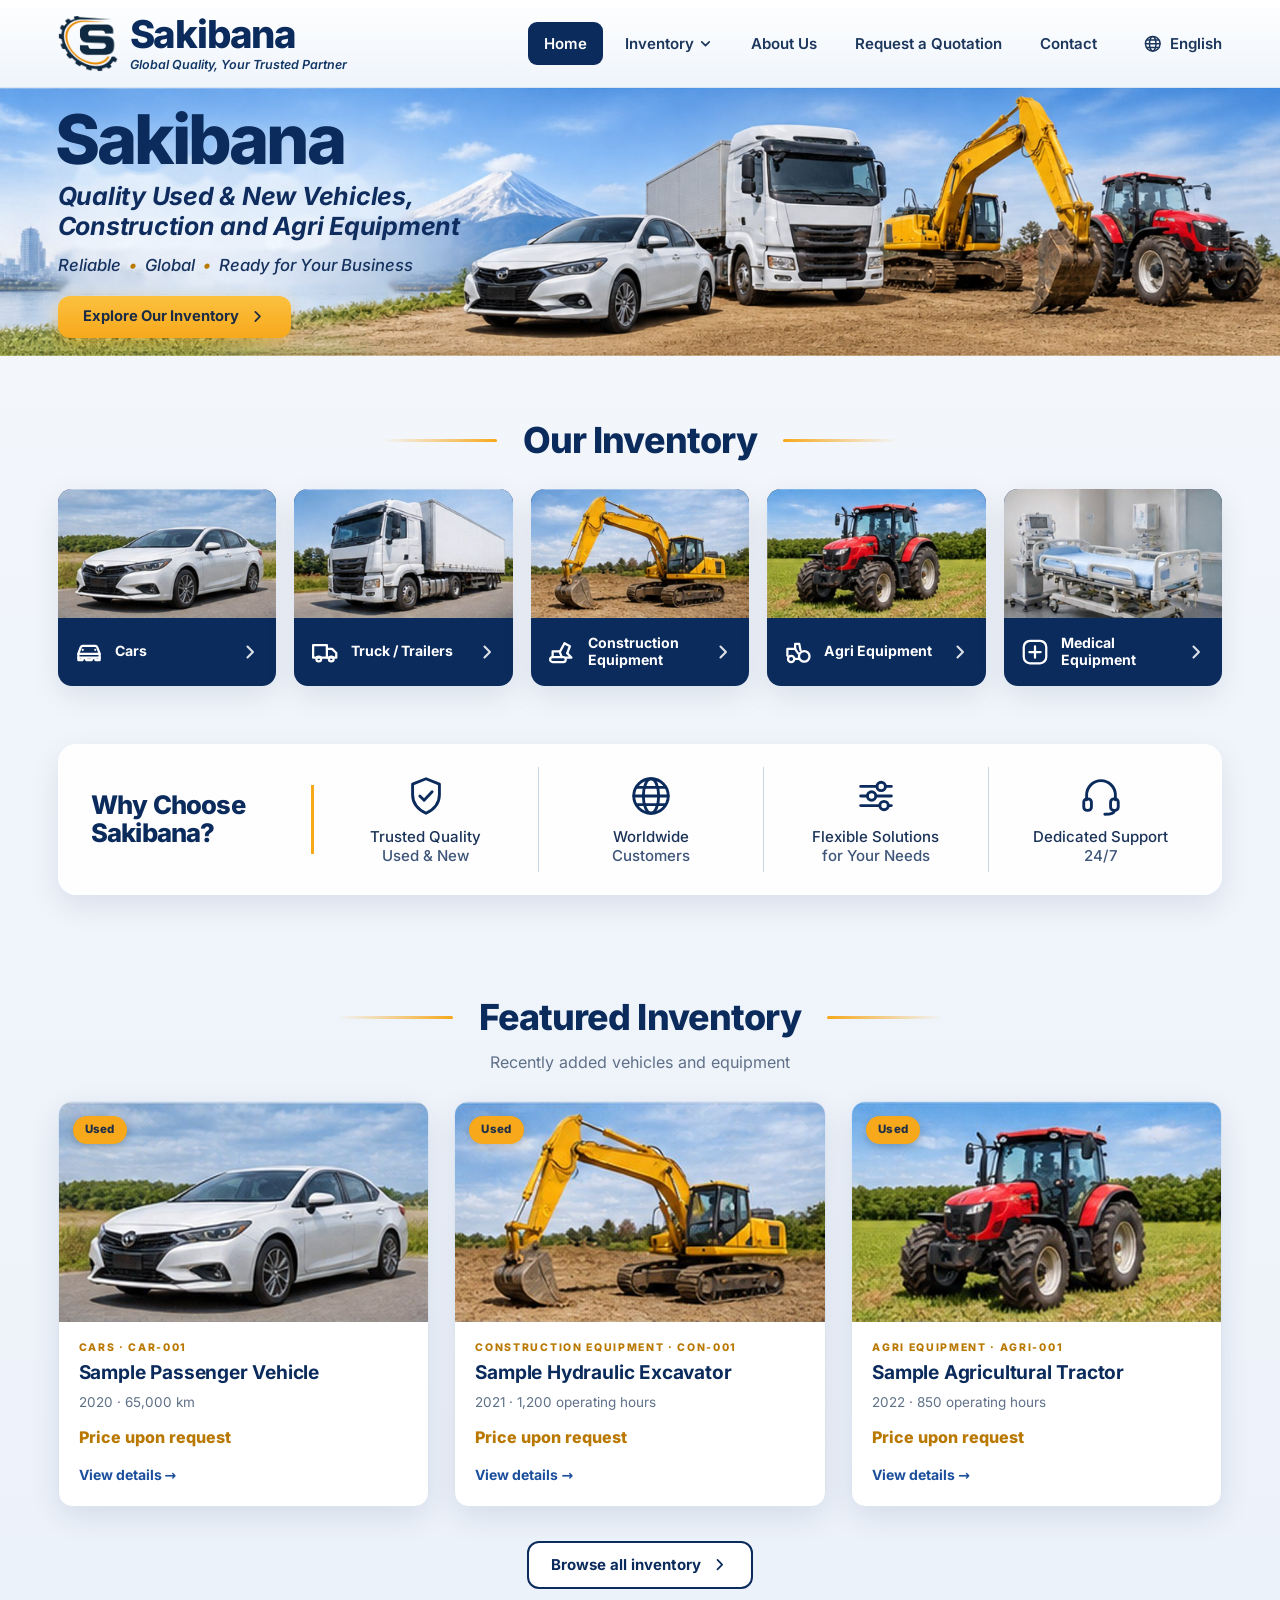
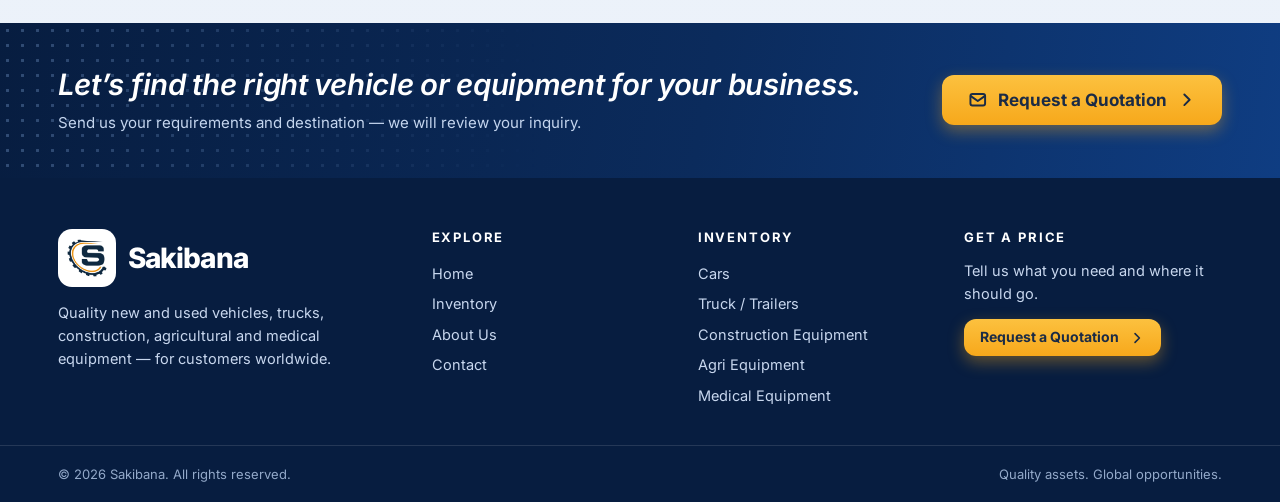
==== commit 0ba8a855: "Add files via upload" ====
--- a/index.html
+++ b/index.html
@@ -6,7 +6,7 @@
   <meta name="theme-color" content="#0b2b5c">
   <meta property="og:title" content="Sakibana | Quality Vehicles & Equipment Worldwide"><meta property="og:description" content="Sakibana — quality new and used vehicles, trucks, construction, agricultural and medical equipment."><meta property="og:type" content="website">
   <title>Sakibana | Quality Vehicles & Equipment Worldwide</title>
-  <link rel="icon" href="assets/favicon.png" type="image/png"><link rel="apple-touch-icon" href="assets/favicon.png">
+  <link rel="icon" href="favicon.png" type="image/png"><link rel="apple-touch-icon" href="favicon.png">
   <link rel="stylesheet" href="styles.css">
   <script defer src="data.js"></script><script defer src="site.js"></script>
 </head>
@@ -33,7 +33,7 @@
 </svg>
 <header class="site-header" id="top">
   <a class="brand" href="index.html" aria-label="Sakibana — home">
-    <img class="brand-mark" src="assets/logo.png" alt="" width="62" height="58">
+    <img class="brand-mark" src="logo.png" alt="" width="62" height="58">
     <span class="brand-text"><span class="brand-name">Sakibana</span><span class="brand-tag">Global Quality, Your Trusted Partner</span></span>
   </a>
   <button class="menu-toggle" type="button" aria-label="Toggle navigation" aria-expanded="false" aria-controls="site-nav"><svg class="i i-menu"><use href="#i-menu"/></svg><svg class="i i-close"><use href="#i-close"/></svg></button>
@@ -92,7 +92,7 @@
 <footer class="footer">
   <div class="footer-top">
     <div class="footer-about">
-      <a class="footer-logo" href="index.html" aria-label="Sakibana — home"><span class="footer-mark"><img src="assets/logo.png" alt="" width="46" height="43"></span><span>Sakibana</span></a>
+      <a class="footer-logo" href="index.html" aria-label="Sakibana — home"><span class="footer-mark"><img src="logo.png" alt="" width="46" height="43"></span><span>Sakibana</span></a>
       <p>Quality new and used vehicles, trucks, construction, agricultural and medical equipment — for customers worldwide.</p>
     </div>
     <div><h4>Explore</h4><a href="index.html">Home</a><a href="inventory.html">Inventory</a><a href="about.html">About Us</a><a href="contact.html">Contact</a></div>
--- a/styles.css
+++ b/styles.css
@@ -3,15 +3,15 @@
    Colours and fonts are defined once below (":root"). Change them there.
    ===================================================================== */
 
-/* Fonts are stored in assets/fonts (Inter) so the site needs no external download */
-@font-face{font-family:"Inter";font-weight:400;font-style:normal;font-display:swap;src:url(assets/fonts/inter-400.woff2) format("woff2")}
-@font-face{font-family:"Inter";font-weight:500;font-style:normal;font-display:swap;src:url(assets/fonts/inter-500.woff2) format("woff2")}
-@font-face{font-family:"Inter";font-weight:600;font-style:normal;font-display:swap;src:url(assets/fonts/inter-600.woff2) format("woff2")}
-@font-face{font-family:"Inter";font-weight:700;font-style:normal;font-display:swap;src:url(assets/fonts/inter-700.woff2) format("woff2")}
-@font-face{font-family:"Inter";font-weight:800;font-style:normal;font-display:swap;src:url(assets/fonts/inter-800.woff2) format("woff2")}
-@font-face{font-family:"Inter";font-weight:500;font-style:italic;font-display:swap;src:url(assets/fonts/inter-500-italic.woff2) format("woff2")}
-@font-face{font-family:"Inter";font-weight:600;font-style:italic;font-display:swap;src:url(assets/fonts/inter-600-italic.woff2) format("woff2")}
-@font-face{font-family:"Inter";font-weight:700;font-style:italic;font-display:swap;src:url(assets/fonts/inter-700-italic.woff2) format("woff2")}
+/* Fonts are stored in fonts (Inter) so the site needs no external download */
+@font-face{font-family:"Inter";font-weight:400;font-style:normal;font-display:swap;src:url(inter-400.woff2) format("woff2")}
+@font-face{font-family:"Inter";font-weight:500;font-style:normal;font-display:swap;src:url(inter-500.woff2) format("woff2")}
+@font-face{font-family:"Inter";font-weight:600;font-style:normal;font-display:swap;src:url(inter-600.woff2) format("woff2")}
+@font-face{font-family:"Inter";font-weight:700;font-style:normal;font-display:swap;src:url(inter-700.woff2) format("woff2")}
+@font-face{font-family:"Inter";font-weight:800;font-style:normal;font-display:swap;src:url(inter-800.woff2) format("woff2")}
+@font-face{font-family:"Inter";font-weight:500;font-style:italic;font-display:swap;src:url(inter-500-italic.woff2) format("woff2")}
+@font-face{font-family:"Inter";font-weight:600;font-style:italic;font-display:swap;src:url(inter-600-italic.woff2) format("woff2")}
+@font-face{font-family:"Inter";font-weight:700;font-style:italic;font-display:swap;src:url(inter-700-italic.woff2) format("woff2")}
 
 :root{
   --navy:#0b2b5c;        /* main dark blue (headings, label bars, footer) */
@@ -88,7 +88,7 @@
 /* =====================================================================
    HOME — HERO  (photo + text, scales like your design mock-up)
    ===================================================================== */
-.hero{position:relative;display:flex;align-items:center;aspect-ratio:1536/321;min-height:268px;padding:0 var(--pad);background:#cfe3f6 url(assets/hero.jpg) center/cover no-repeat;overflow:hidden}
+.hero{position:relative;display:flex;align-items:center;aspect-ratio:1536/321;min-height:268px;padding:0 var(--pad);background:#cfe3f6 url(hero.jpg) center/cover no-repeat;overflow:hidden}
 .hero-copy{position:relative;z-index:1;max-width:44%}
 .hero h1{font:800 clamp(46px,5.35vw,100px)/1 var(--font);letter-spacing:-.045em;color:var(--navy);margin:0 0 .12em -.04em}
 .hero-sub{margin:0 0 .5em;font:700 italic clamp(19px,1.95vw,36px)/1.2 var(--font);color:#0e2c5e;letter-spacing:-.01em}
@@ -246,7 +246,7 @@
   .hero-sub{font-size:clamp(20px,3vw,28px)}
   .hero-tag{font-size:clamp(15px,2.2vw,19px)}
   .hero .btn-lg{font-size:16px;padding:14px 26px;margin-bottom:6px}
-  .hero-photo{display:block;height:clamp(150px,30vw,300px);background:url(assets/hero.jpg) 82% 100%/auto 100% no-repeat;-webkit-mask-image:linear-gradient(180deg,transparent 0%,#000 28%);mask-image:linear-gradient(180deg,transparent 0%,#000 28%)}
+  .hero-photo{display:block;height:clamp(150px,30vw,300px);background:url(hero.jpg) 82% 100%/auto 100% no-repeat;-webkit-mask-image:linear-gradient(180deg,transparent 0%,#000 28%);mask-image:linear-gradient(180deg,transparent 0%,#000 28%)}
 }
 @media(max-width:1060px){
   .category-grid{grid-template-columns:repeat(3,minmax(0,1fr))}
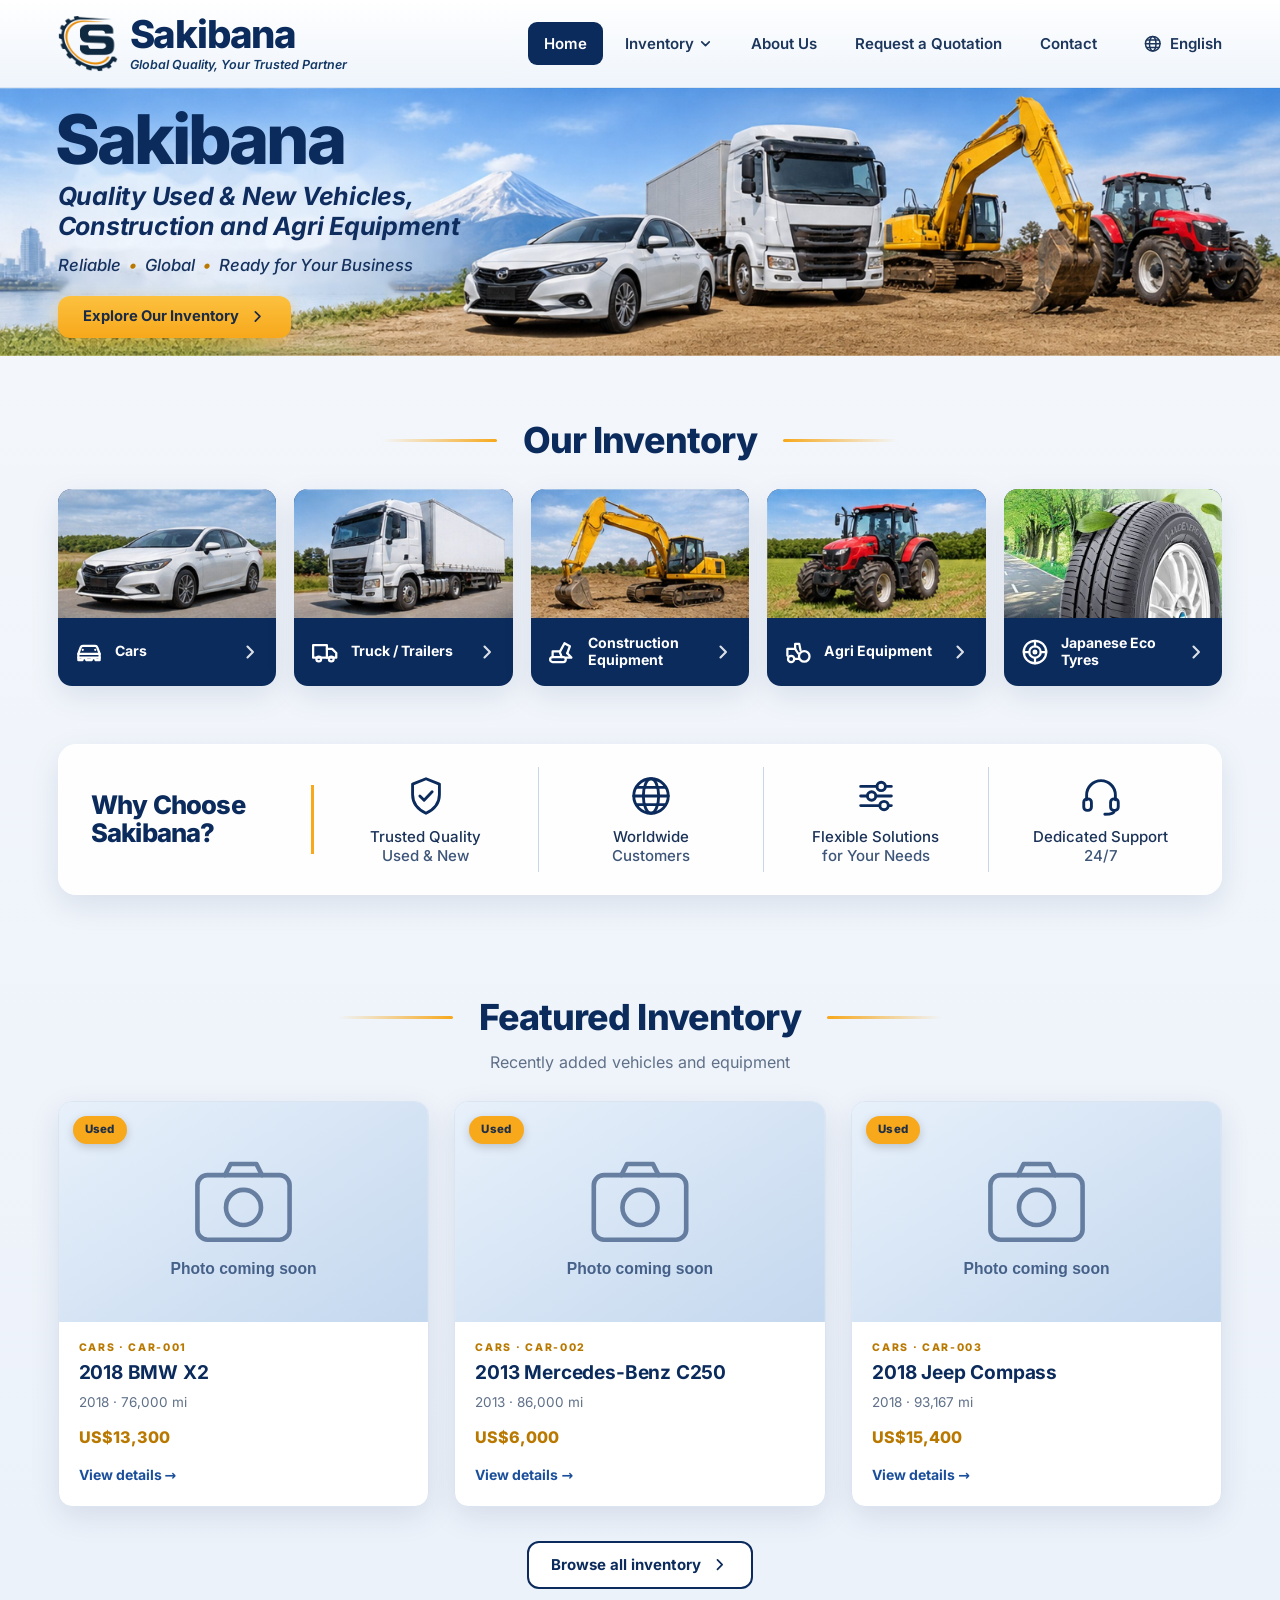
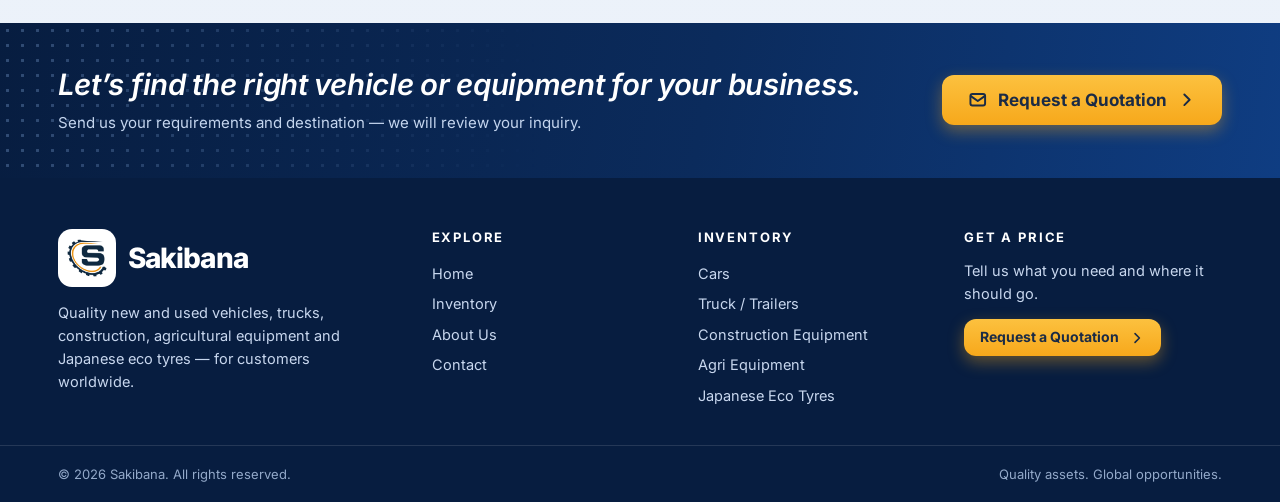
==== commit 64ec6948: "Add files via upload" ====
--- a/index.html
+++ b/index.html
@@ -2,9 +2,9 @@
 <html lang="en">
 <head>
   <meta charset="utf-8"><meta name="viewport" content="width=device-width, initial-scale=1">
-  <meta name="description" content="Sakibana — quality new and used vehicles, trucks, construction, agricultural and medical equipment.">
+  <meta name="description" content="Sakibana — quality new and used vehicles, trucks, construction, agricultural equipment and Japanese eco tyres.">
   <meta name="theme-color" content="#0b2b5c">
-  <meta property="og:title" content="Sakibana | Quality Vehicles & Equipment Worldwide"><meta property="og:description" content="Sakibana — quality new and used vehicles, trucks, construction, agricultural and medical equipment."><meta property="og:type" content="website">
+  <meta property="og:title" content="Sakibana | Quality Vehicles & Equipment Worldwide"><meta property="og:description" content="Sakibana — quality new and used vehicles, trucks, construction, agricultural equipment and Japanese eco tyres."><meta property="og:type" content="website">
   <title>Sakibana | Quality Vehicles & Equipment Worldwide</title>
   <link rel="icon" href="favicon.png" type="image/png"><link rel="apple-touch-icon" href="favicon.png">
   <link rel="stylesheet" href="styles.css">
@@ -16,7 +16,8 @@
 <symbol id="i-truck" viewBox="0 0 24 24"><path d="M2.5 6.5h11v10h-11z"/><path d="M13.5 9.5h4.2l3.3 3.3v3.7h-7.5"/><circle cx="7" cy="17.5" r="1.9"/><circle cx="17" cy="17.5" r="1.9"/></symbol>
 <symbol id="i-excavator" viewBox="0 0 24 24"><rect x="2.5" y="16" width="12.5" height="4" rx="2"/><path d="M4.5 16v-4.5h5.5l1.8 4.5"/><path d="M10.5 11.5 14 5l4.3 2.4-2.1 5.6"/><path d="m16.2 13 3.3 3.5h-4.2"/></symbol>
 <symbol id="i-tractor" viewBox="0 0 24 24"><circle cx="17" cy="15.5" r="4.2"/><circle cx="6.5" cy="17.5" r="2.5"/><path d="M9 17.5h3.8M3.5 15V9.5h6.2l2.3 3.5"/><path d="M9.7 9.5V5.5h3.3l1 5"/></symbol>
-<symbol id="i-medical" viewBox="0 0 24 24"><rect x="3" y="3" width="18" height="18" rx="5"/><path d="M12 7.5v9M7.5 12h9"/></symbol>
+<symbol id="i-tyre" viewBox="0 0 24 24"><circle cx="12" cy="12" r="9"/><circle cx="12" cy="12" r="4.6"/><circle cx="12" cy="12" r="1.1"/><path d="M12 3v4.4M12 16.6V21M3 12h4.4M16.6 12H21"/></symbol>
+<symbol id="i-file" viewBox="0 0 24 24"><path d="M7 3h7l5 5v13H7z"/><path d="M14 3v5h5M9.7 13h6M9.7 17h6"/></symbol>
 <symbol id="i-chevron" viewBox="0 0 24 24"><path d="m9 5.5 6.5 6.5L9 18.5"/></symbol>
 <symbol id="i-caret" viewBox="0 0 24 24"><path d="m6 9.5 6 6 6-6"/></symbol>
 <symbol id="i-arrow" viewBox="0 0 24 24"><path d="M4.5 12h15M13.5 6l6 6-6 6"/></symbol>
@@ -41,7 +42,7 @@
     <a class="active" href="index.html">Home</a>
     <div class="has-dropdown">
       <a href="inventory.html">Inventory <svg class="i caret"><use href="#i-caret"/></svg></a>
-      <div class="dropdown"><a href="inventory.html?category=cars"><svg class="i"><use href="#i-car"/></svg><span>Cars</span></a><a href="inventory.html?category=trucks-trailers"><svg class="i"><use href="#i-truck"/></svg><span>Truck / Trailers</span></a><a href="inventory.html?category=construction"><svg class="i"><use href="#i-excavator"/></svg><span>Construction Equipment</span></a><a href="inventory.html?category=agri"><svg class="i"><use href="#i-tractor"/></svg><span>Agri Equipment</span></a><a href="inventory.html?category=medical"><svg class="i"><use href="#i-medical"/></svg><span>Medical Equipment</span></a></div>
+      <div class="dropdown"><a href="inventory.html?category=cars"><svg class="i"><use href="#i-car"/></svg><span>Cars</span></a><a href="inventory.html?category=trucks-trailers"><svg class="i"><use href="#i-truck"/></svg><span>Truck / Trailers</span></a><a href="inventory.html?category=construction"><svg class="i"><use href="#i-excavator"/></svg><span>Construction Equipment</span></a><a href="inventory.html?category=agri"><svg class="i"><use href="#i-tractor"/></svg><span>Agri Equipment</span></a><a href="inventory.html?category=tyres"><svg class="i"><use href="#i-tyre"/></svg><span>Japanese Eco Tyres</span></a></div>
     </div>
     <a href="about.html">About Us</a>
     <a href="quote.html">Request a Quotation</a>
@@ -93,10 +94,10 @@
   <div class="footer-top">
     <div class="footer-about">
       <a class="footer-logo" href="index.html" aria-label="Sakibana — home"><span class="footer-mark"><img src="logo.png" alt="" width="46" height="43"></span><span>Sakibana</span></a>
-      <p>Quality new and used vehicles, trucks, construction, agricultural and medical equipment — for customers worldwide.</p>
+      <p>Quality new and used vehicles, trucks, construction, agricultural equipment and Japanese eco tyres — for customers worldwide.</p>
     </div>
     <div><h4>Explore</h4><a href="index.html">Home</a><a href="inventory.html">Inventory</a><a href="about.html">About Us</a><a href="contact.html">Contact</a></div>
-    <div><h4>Inventory</h4><a href="inventory.html?category=cars">Cars</a><a href="inventory.html?category=trucks-trailers">Truck / Trailers</a><a href="inventory.html?category=construction">Construction Equipment</a><a href="inventory.html?category=agri">Agri Equipment</a><a href="inventory.html?category=medical">Medical Equipment</a></div>
+    <div><h4>Inventory</h4><a href="inventory.html?category=cars">Cars</a><a href="inventory.html?category=trucks-trailers">Truck / Trailers</a><a href="inventory.html?category=construction">Construction Equipment</a><a href="inventory.html?category=agri">Agri Equipment</a><a href="inventory.html?category=tyres">Japanese Eco Tyres</a></div>
     <div><h4>Get a price</h4><p>Tell us what you need and where it should go.</p><a class="btn btn-gold btn-sm" href="quote.html">Request a Quotation <svg class="i"><use href="#i-chevron"/></svg></a></div>
   </div>
   <div class="footer-bottom"><span>© <span id="year">2026</span> Sakibana. All rights reserved.</span><span>Quality assets. Global opportunities.</span></div>
--- a/styles.css
+++ b/styles.css
@@ -144,6 +144,19 @@
 .product-meta{margin:4px 0;font-size:13.5px;color:var(--muted)}
 .price{margin:8px 0 14px;font-weight:800;color:var(--gold-dark)}
 .product-info .text-link{margin-top:auto}
+.product-links{display:flex;flex-wrap:wrap;align-items:center;gap:8px 14px;margin-top:auto}
+.product-info .product-links .text-link{margin-top:0}
+.doc-tag{display:inline-flex;align-items:center;gap:6px;padding:5px 11px;border-radius:99px;background:var(--pale);border:1px solid var(--line);font-size:12.5px;font-weight:700;color:var(--navy);transition:background .15s,color .15s}
+.doc-tag .i{width:1.1em;height:1.1em;color:var(--gold-dark)}
+.doc-tag:hover{background:var(--navy);color:#fff}.doc-tag:hover .i{color:#fff}
+.product-card.contain .product-photo{background:#fff}
+.product-card.contain .product-photo img{object-fit:contain;padding:10px}
+.doc-section{margin-top:34px}
+.doc-section h2{margin:0 0 12px;font:800 25px var(--font);letter-spacing:-.02em;color:var(--navy)}
+.doc-list{display:flex;flex-wrap:wrap;gap:12px}
+.doc-btn{display:inline-flex;align-items:center;gap:10px;padding:14px 18px;border-radius:12px;background:#fff;border:1.5px solid var(--navy);font-weight:700;color:var(--navy);transition:background .15s,color .15s}
+.doc-btn .i{color:var(--gold-dark)}.doc-btn small{display:block;font-weight:500;color:var(--muted);font-size:12.5px}
+.doc-btn:hover{background:var(--navy);color:#fff}.doc-btn:hover .i,.doc-btn:hover small{color:#fff}
 .text-link{font-weight:700;font-size:14px;color:var(--blue)}
 .text-link:hover{color:var(--navy);text-decoration:underline}
 .eyebrow{margin:0 0 10px;font-size:12px;font-weight:800;letter-spacing:.16em;color:var(--gold-dark);text-transform:uppercase}
@@ -179,7 +192,7 @@
 .detail-layout{display:grid;grid-template-columns:1.2fr .8fr;gap:32px;margin:24px 0}
 .gallery-main{height:420px;background:#fff;border:1px solid var(--line);border-radius:var(--radius);overflow:hidden;box-shadow:var(--shadow)}
 .gallery-main img{width:100%;height:100%;object-fit:contain}
-.thumbs{display:flex;gap:10px;margin-top:12px}
+.thumbs{display:flex;flex-wrap:wrap;gap:10px;margin-top:12px}
 .thumb{width:88px;height:68px;padding:0;border:2px solid transparent;border-radius:9px;overflow:hidden;background:#e4ecf6;cursor:pointer}
 .thumb.selected{border-color:var(--gold)}
 .thumb img{width:100%;height:100%;object-fit:cover}
@@ -220,6 +233,10 @@
 .quote-form input,.quote-form select,.quote-form textarea{display:block;margin-top:7px;font-weight:400}
 .quote-form .full{grid-column:1/-1}
 .quote-form button{margin-top:24px}
+.quote-form .btn:disabled{opacity:.6;cursor:wait;transform:none}
+.hp{position:absolute;left:-9999px;width:1px;height:1px;opacity:0}
+.form-note.ok{color:#17703d;font-weight:600;font-size:15px}
+.form-note.error{color:#b3261e;font-weight:600;font-size:15px}
 
 /* =====================================================================
    FOOTER
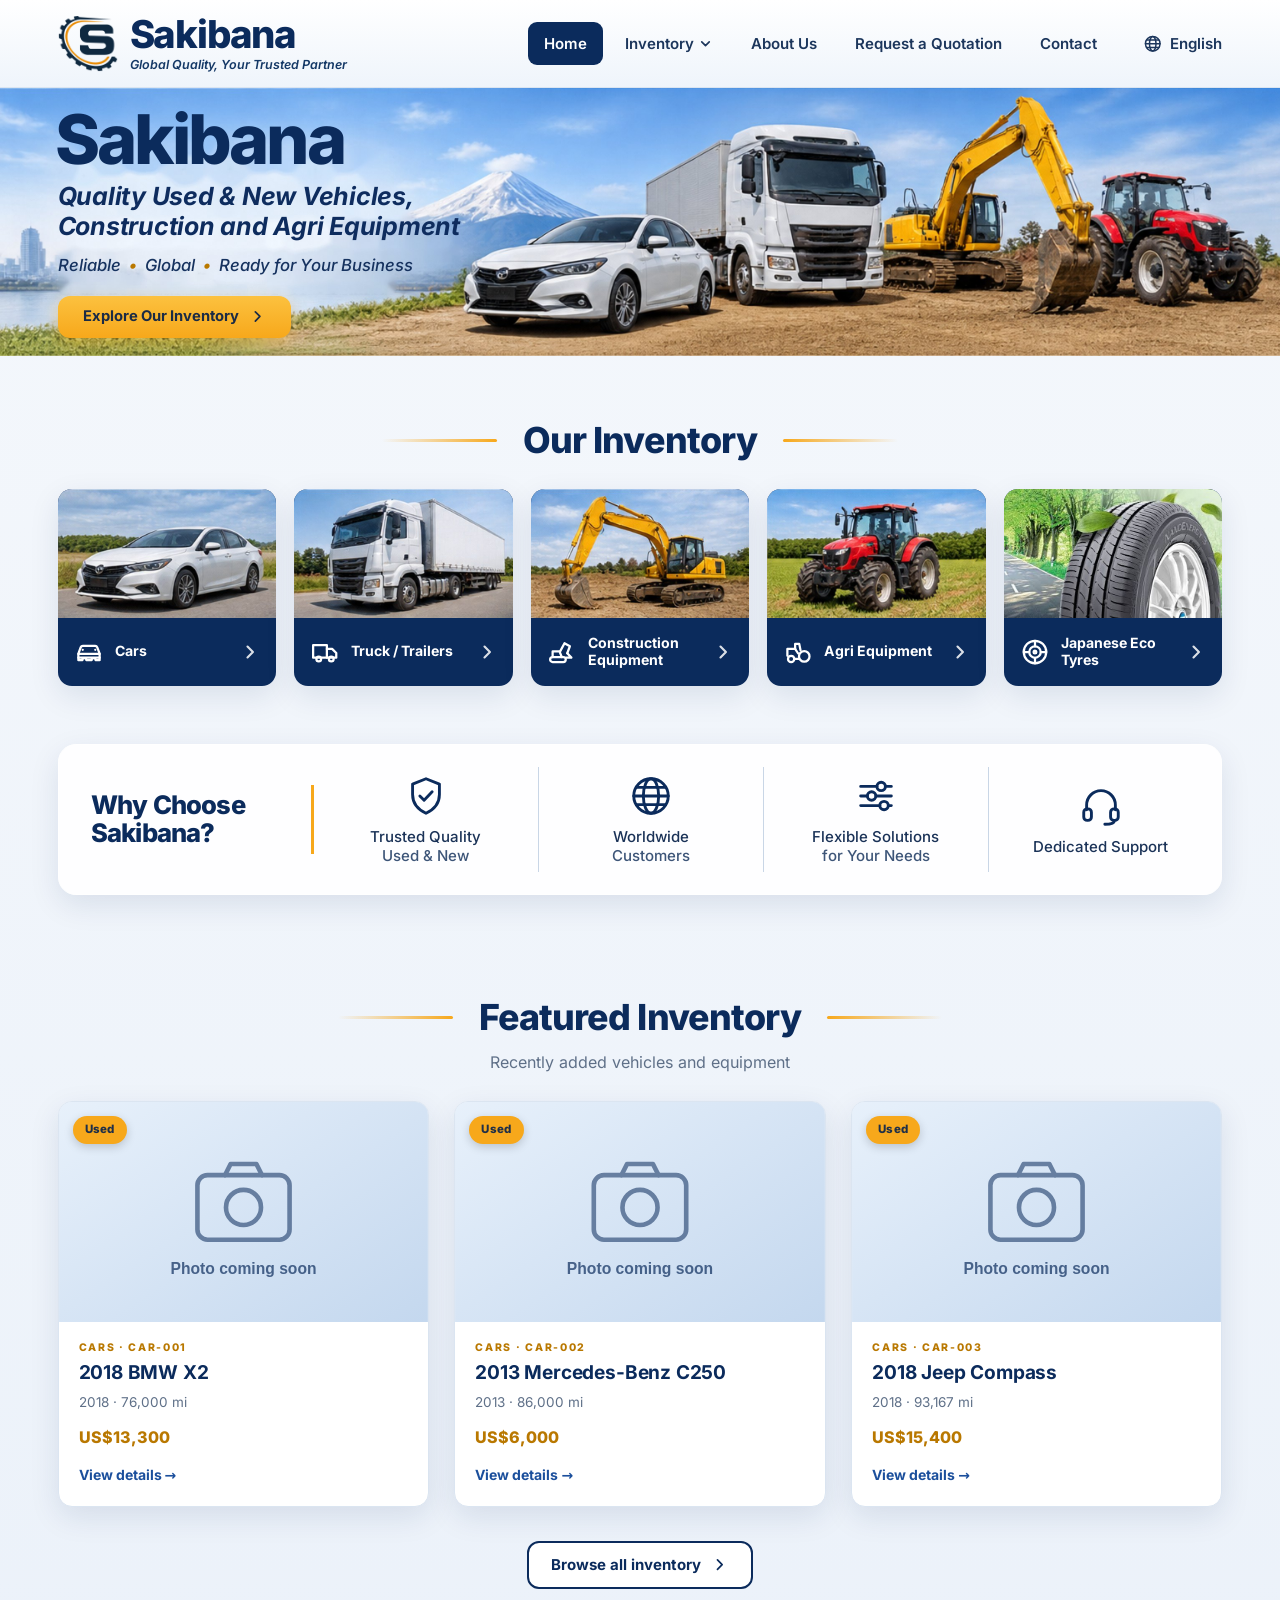
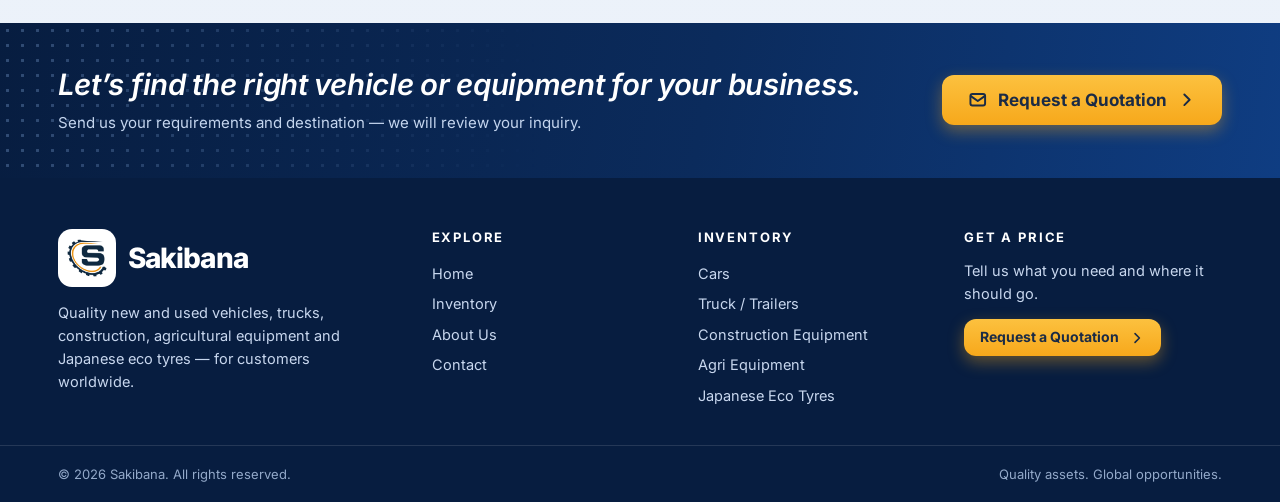
==== commit 1abfce95: "Add files via upload" ====
--- a/index.html
+++ b/index.html
@@ -72,7 +72,7 @@
       <div class="why-item"><svg class="i"><use href="#i-shield"/></svg><p>Trusted Quality<br><span>Used &amp; New</span></p></div>
       <div class="why-item"><svg class="i"><use href="#i-globe"/></svg><p>Worldwide<br><span>Customers</span></p></div>
       <div class="why-item"><svg class="i"><use href="#i-sliders"/></svg><p>Flexible Solutions<br><span>for Your Needs</span></p></div>
-      <div class="why-item"><svg class="i"><use href="#i-headset"/></svg><p>Dedicated Support<br><span>24/7</span></p></div>
+      <div class="why-item"><svg class="i"><use href="#i-headset"/></svg><p>Dedicated Support</p></div>
     </div>
   </section>
 
